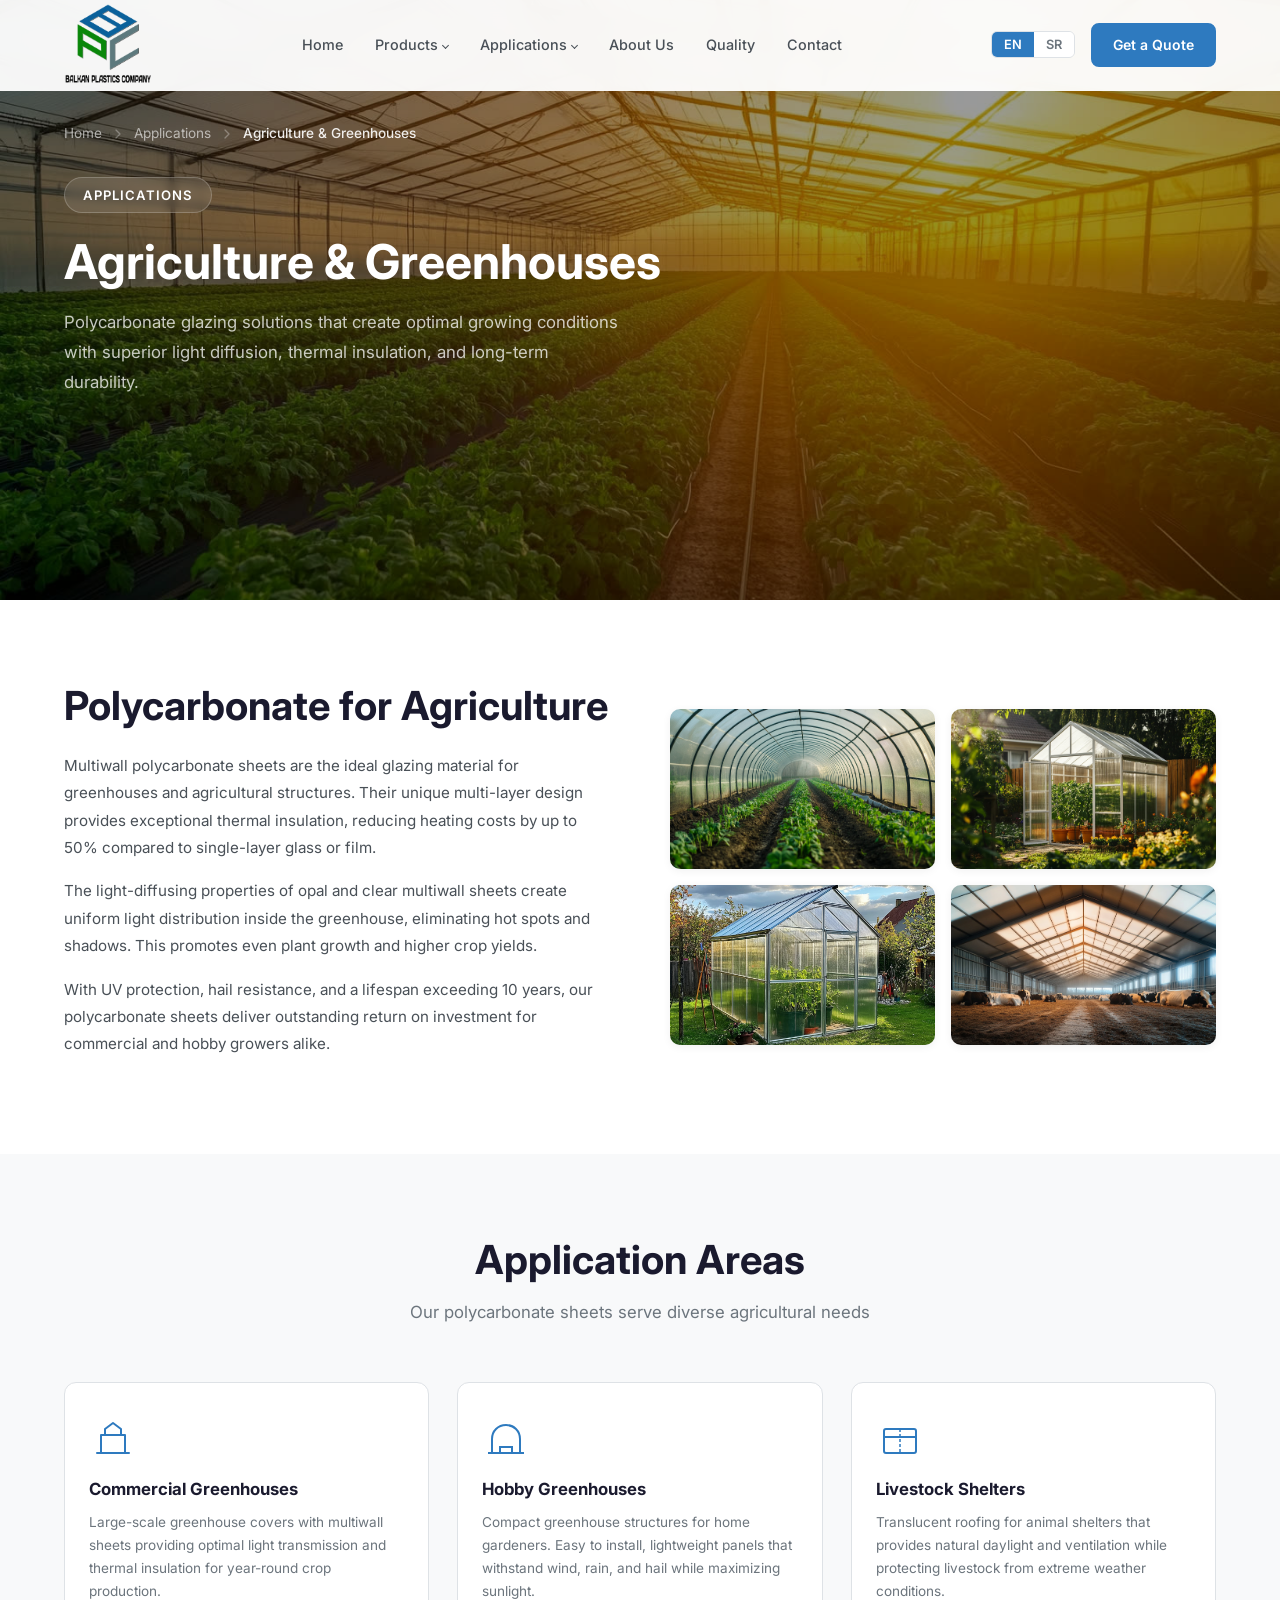
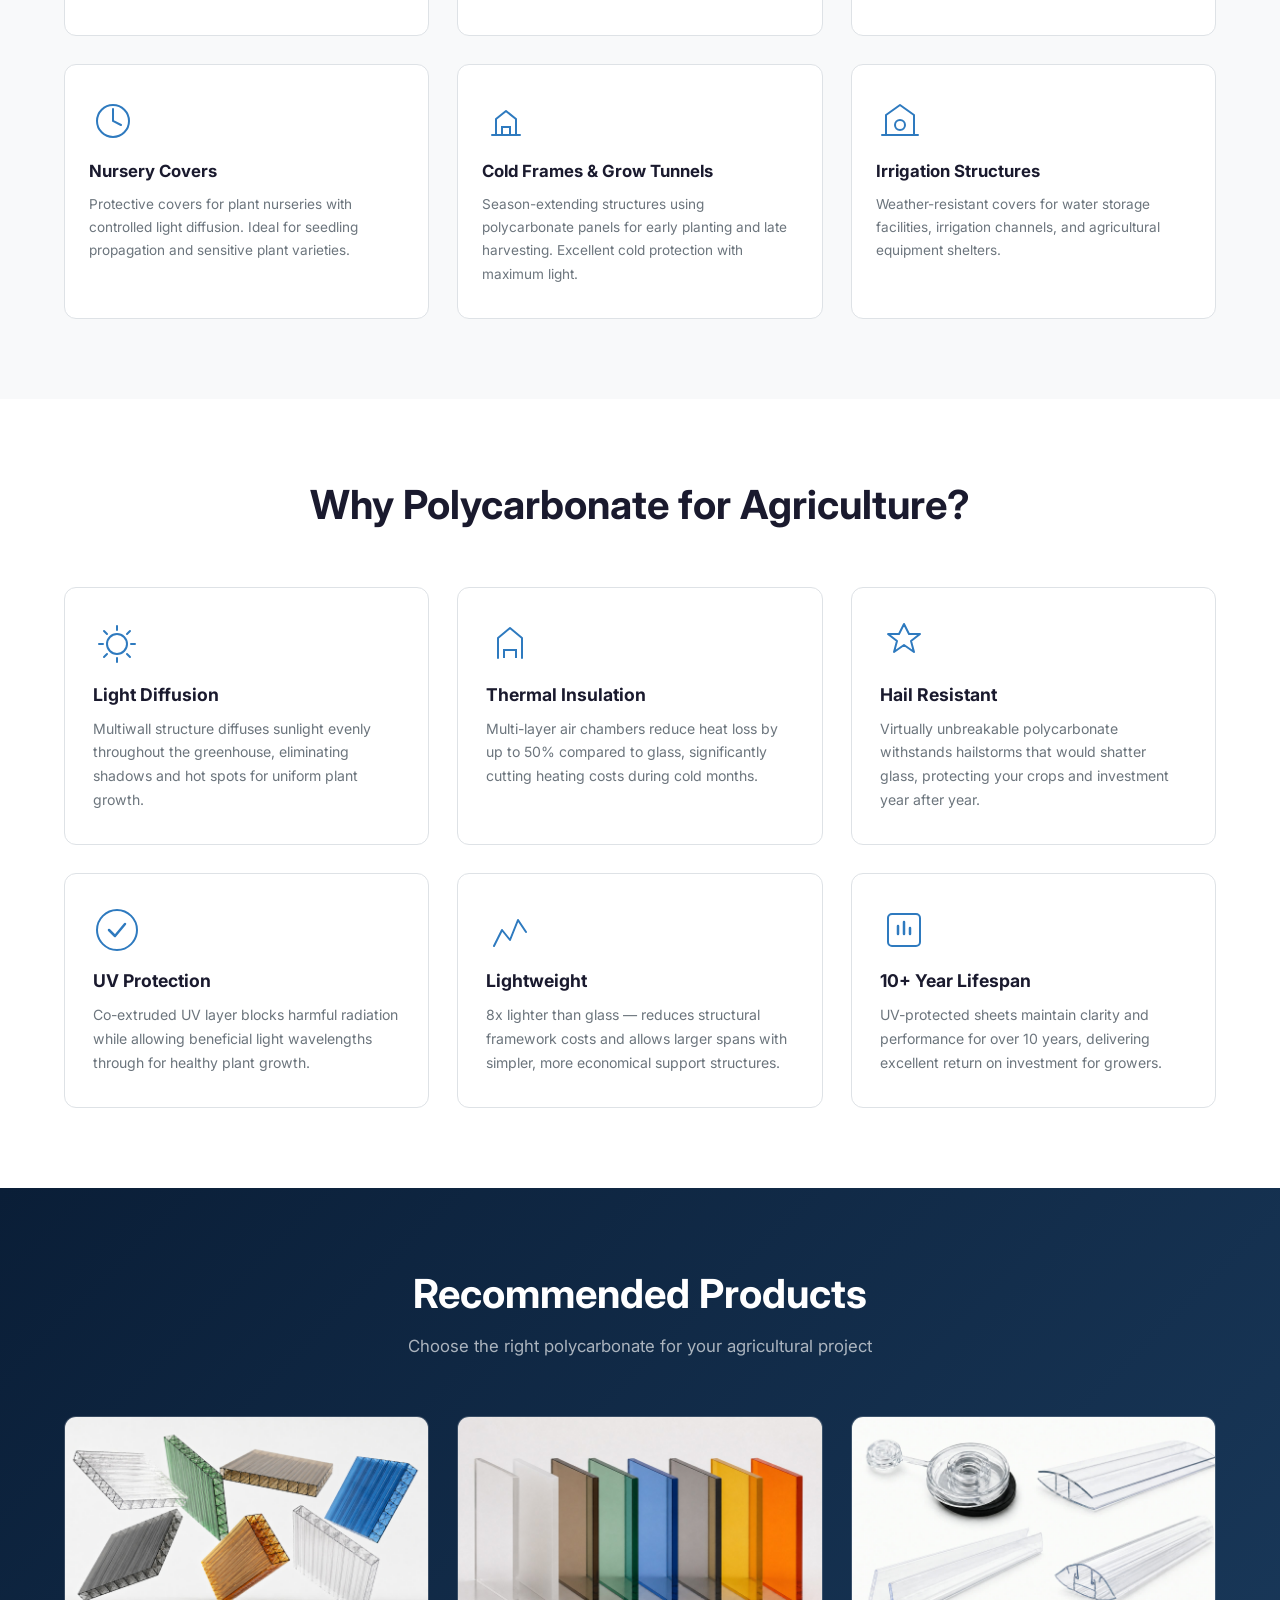
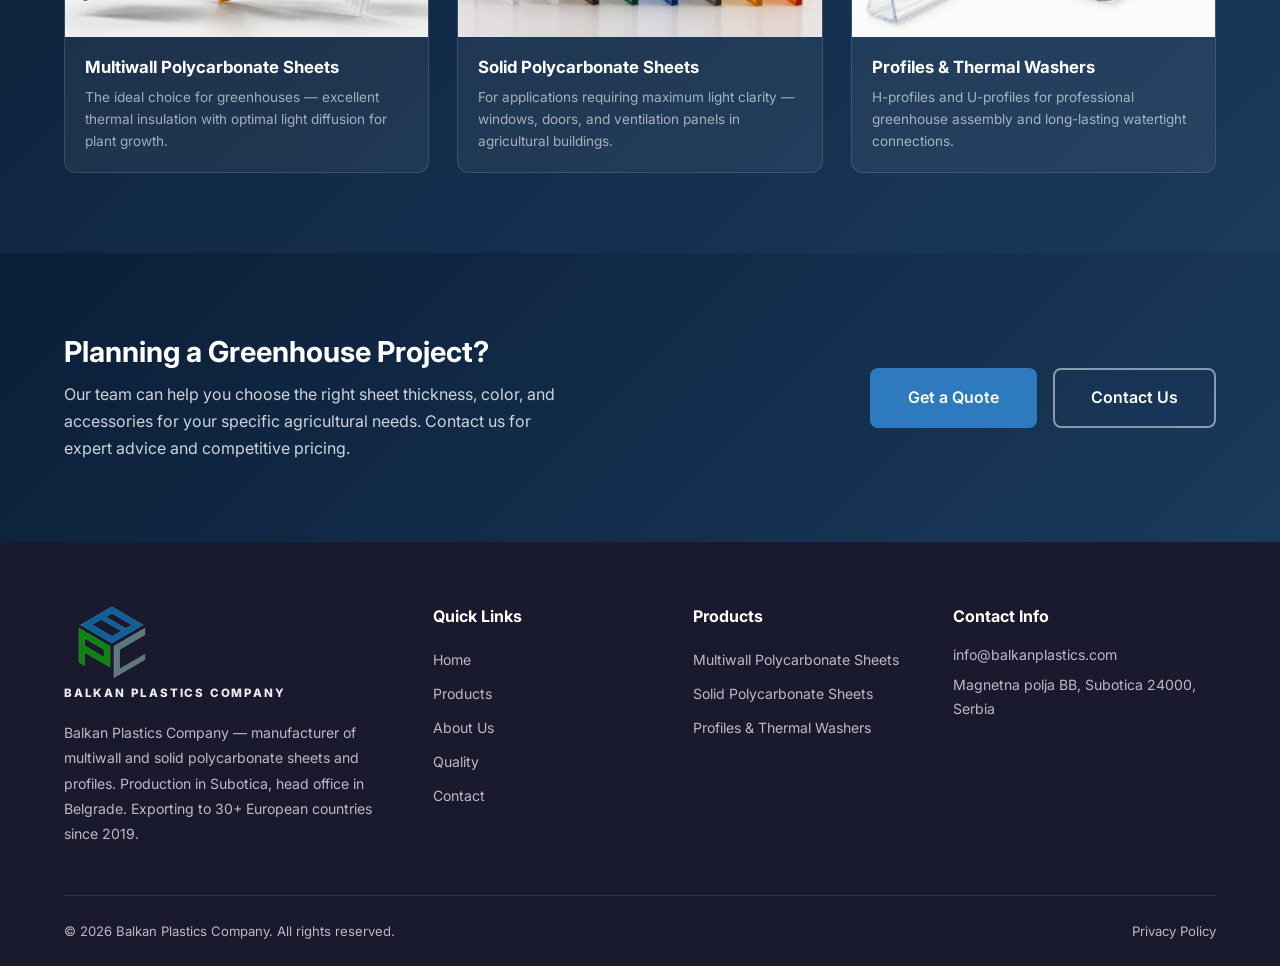
==== agriculture.html @ 28cb84a7 "Desktop: align home hero text with the centered container; logo to 110px Hero text now uses .contain" ====
<!DOCTYPE html>
<html lang="en">
<head>
  <meta charset="UTF-8">
  <meta name="referrer" content="strict-origin-when-cross-origin">

    <link rel="icon" type="image/png" sizes="32x32" href="img/favicon.png">
  <link rel="icon" type="image/png" sizes="16x16" href="img/favicon-16.png">
  <meta name="viewport" content="width=device-width, initial-scale=1.0">
  <title>Agriculture & Greenhouses - Balkan Plastics Company</title>
  <meta name="description" content="Polycarbonate solutions for agriculture and greenhouses. Superior light diffusion, thermal insulation, and durability for optimal growing conditions.">
  <link rel="stylesheet" href="css/style.css?v=71">
  <link rel="stylesheet" href="css/product.css?v=13">
  <link rel="preconnect" href="https://fonts.googleapis.com">
  <link rel="preconnect" href="https://fonts.gstatic.com" crossorigin>
  <link href="https://fonts.googleapis.com/css2?family=Inter:wght@400;500;600;700;800&display=swap" rel="stylesheet" media="print" onload="this.media='all'">
</head>
<body>

  <!-- Header -->
  <header class="header scrolled">
    <div class="container header-inner">
      <a href="index.html" class="logo">
        <img src="img/LOGO-BP.png" alt="Balkan Plastics Company" class="logo-img header-logo-img">
      </a>
      <nav class="nav-links">
        <a href="index.html" data-i18n="nav_home">Home</a>
        <div class="nav-dropdown">
          <a href="index.html#products" class="nav-dropdown-trigger"><span data-i18n="nav_products">Products</span><span class="nav-arrow"></span></a>
          <div class="nav-dropdown-menu">
            <a href="multiwall.html" data-i18n="product_multiwall_title">Multiwall Polycarbonate Sheets</a>
            <a href="solid.html" data-i18n="product_solid_title">Solid Polycarbonate Sheets</a>
            <a href="profiles.html" data-i18n="product_accessories_title">Profiles & Thermal Washers</a>
          </div>
        </div>
        <div class="nav-dropdown">
          <a href="applications.html" class="nav-dropdown-trigger"><span data-i18n="nav_applications">Applications</span><span class="nav-arrow"></span></a>
          <div class="nav-dropdown-menu">
            <a href="construction.html" data-i18n="app_construction">Construction & Architecture</a>
            <a href="agriculture.html" class="active-link" data-i18n="app_agriculture">Agriculture & Greenhouses</a>
            <a href="industrial.html" data-i18n="app_industrial">Industrial & Safety</a>
            <a href="signage.html" data-i18n="app_signage">Signage & Design</a>
          </div>
        </div>
        <a href="index.html#about" data-i18n="nav_about">About Us</a>
        <a href="index.html#quality" data-i18n="nav_quality">Quality</a>
        <a href="contact.html" data-i18n="nav_contact">Contact</a>
        <div class="mobile-nav-contact">
          <div class="mnc-item"><svg viewBox="0 0 24 24" fill="none" width="16" height="16"><path d="M21 10c0 7-9 13-9 13s-9-6-9-13a9 9 0 1118 0z" stroke="currentColor" stroke-width="2"/><circle cx="12" cy="10" r="3" stroke="currentColor" stroke-width="2"/></svg><span data-i18n="contact_address_val">Magnetna polja BB, Subotica, Serbia</span></div>
          <div class="mnc-item"><svg viewBox="0 0 24 24" fill="none" width="16" height="16"><path d="M4 4h16c1.1 0 2 .9 2 2v12c0 1.1-.9 2-2 2H4c-1.1 0-2-.9-2-2V6c0-1.1.9-2 2-2z" stroke="currentColor" stroke-width="2"/><polyline points="22,6 12,13 2,6" stroke="currentColor" stroke-width="2"/></svg><span>info&#64;balkanplastics&#46;com</span></div>
          <div class="mnc-item"><svg viewBox="0 0 24 24" fill="none" width="16" height="16"><circle cx="12" cy="12" r="10" stroke="currentColor" stroke-width="2"/><polyline points="12,6 12,12 16,14" stroke="currentColor" stroke-width="2" stroke-linecap="round"/></svg><span data-i18n="contact_hours_val">Mon - Fri: 08:00 - 16:00</span></div>
        </div>
      </nav>
      <div class="header-actions">
        <div class="lang-switcher">
          <button class="lang-btn active" data-lang="en">EN</button>
          <button class="lang-btn" data-lang="sr">SR</button>
        </div>
        <a href="contact.html" class="btn btn-primary btn-sm" data-i18n="nav_get_quote">Get a Quote</a>
        <button class="mobile-menu-toggle" aria-label="Menu" data-i18n-aria="aria_menu">
          <span></span><span></span><span></span>
        </button>
      </div>
    </div>
  </header>

  <!-- Hero Banner -->
  <section class="product-hero">
    <div class="product-hero-bg product-hero-bg-agriculture"></div>
    <div class="container product-hero-inner">
      <div class="product-breadcrumb">
        <a href="index.html" data-i18n="nav_home">Home</a>
        <svg viewBox="0 0 24 24" fill="none" width="16" height="16"><path d="M9 18l6-6-6-6" stroke="currentColor" stroke-width="2" stroke-linecap="round" stroke-linejoin="round"/></svg>
        <a href="applications.html" data-i18n="nav_applications">Applications</a>
        <svg viewBox="0 0 24 24" fill="none" width="16" height="16"><path d="M9 18l6-6-6-6" stroke="currentColor" stroke-width="2" stroke-linecap="round" stroke-linejoin="round"/></svg>
        <span data-i18n="app_agriculture">Agriculture & Greenhouses</span>
      </div>
      <div class="product-hero-content">
        <div class="product-hero-text">
          <div class="product-hero-badge" data-i18n="agr_badge">Applications</div>
          <h1 data-i18n="agr_hero_title">Agriculture & Greenhouses</h1>
          <p class="product-hero-desc" data-i18n="agr_hero_desc">Polycarbonate glazing solutions that create optimal growing conditions with superior light diffusion, thermal insulation, and long-term durability.</p>
        </div>
      </div>
    </div>
  </section>

  <!-- Intro -->
  <section class="product-section">
    <div class="container">
      <div class="product-overview-grid">
        <div class="product-overview-text animate-on-scroll">
          <h2 data-i18n="agr_intro_title">Polycarbonate for Agriculture</h2>
          <p data-i18n="agr_intro_p1">Multiwall polycarbonate sheets are the ideal glazing material for greenhouses and agricultural structures. Their unique multi-layer design provides exceptional thermal insulation, reducing heating costs by up to 50% compared to single-layer glass or film.</p>
          <p data-i18n="agr_intro_p2">The light-diffusing properties of opal and clear multiwall sheets create uniform light distribution inside the greenhouse, eliminating hot spots and shadows. This promotes even plant growth and higher crop yields.</p>
          <p data-i18n="agr_intro_p3">With UV protection, hail resistance, and a lifespan exceeding 10 years, our polycarbonate sheets deliver outstanding return on investment for commercial and hobby growers alike.</p>
        </div>
        <div class="product-overview-images overview-images-grid lightbox-on animate-on-scroll">
          <img loading="lazy" src="img/60.jpg" alt="Commercial greenhouse">
          <img loading="lazy" src="img/61.jpg?v=2" alt="Greenhouse interior">
          <img loading="lazy" src="img/62.jpg" alt="Hobby greenhouse">
          <img loading="lazy" src="img/63.jpg" alt="Multiwall colors">
        </div>
      </div>
    </div>
  </section>

  <!-- Application Areas -->
  <section class="product-section product-section-alt">
    <div class="container">
      <div class="section-header animate-on-scroll">
        <h2 data-i18n="agr_areas_title">Application Areas</h2>
        <p data-i18n="agr_areas_subtitle">Our polycarbonate sheets serve diverse agricultural needs</p>
      </div>
      <div class="app-areas-grid">
        <div class="app-area-card animate-on-scroll">
          <div class="app-area-icon">
            <svg viewBox="0 0 48 48" fill="none"><path d="M8 38h32M12 38V20h24v18M16 20V14l8-6 8 6v6" stroke="currentColor" stroke-width="2" stroke-linecap="round" stroke-linejoin="round"/></svg>
          </div>
          <h3 data-i18n="agr_area1_title">Commercial Greenhouses</h3>
          <p data-i18n="agr_area1_desc">Large-scale greenhouse covers with multiwall sheets providing optimal light transmission and thermal insulation for year-round crop production.</p>
        </div>
        <div class="app-area-card animate-on-scroll">
          <div class="app-area-icon">
            <svg viewBox="0 0 48 48" fill="none"><path d="M6 38h36" stroke="currentColor" stroke-width="2"/><path d="M10 38V24c0-8 6-14 14-14s14 6 14 14v14" stroke="currentColor" stroke-width="2"/><path d="M18 38v-6h12v6" stroke="currentColor" stroke-width="2"/></svg>
          </div>
          <h3 data-i18n="agr_area2_title">Hobby Greenhouses</h3>
          <p data-i18n="agr_area2_desc">Compact greenhouse structures for home gardeners. Easy to install, lightweight panels that withstand wind, rain, and hail while maximizing sunlight.</p>
        </div>
        <div class="app-area-card animate-on-scroll">
          <div class="app-area-icon">
            <svg viewBox="0 0 48 48" fill="none"><rect x="8" y="14" width="32" height="24" rx="2" stroke="currentColor" stroke-width="2"/><path d="M8 22h32" stroke="currentColor" stroke-width="2"/><path d="M24 14v24" stroke="currentColor" stroke-width="1.5" stroke-dasharray="3 2"/></svg>
          </div>
          <h3 data-i18n="agr_area3_title">Livestock Shelters</h3>
          <p data-i18n="agr_area3_desc">Translucent roofing for animal shelters that provides natural daylight and ventilation while protecting livestock from extreme weather conditions.</p>
        </div>
        <div class="app-area-card animate-on-scroll">
          <div class="app-area-icon">
            <svg viewBox="0 0 48 48" fill="none"><circle cx="24" cy="24" r="16" stroke="currentColor" stroke-width="2"/><path d="M24 12v12l8 4" stroke="currentColor" stroke-width="2" stroke-linecap="round"/></svg>
          </div>
          <h3 data-i18n="agr_area4_title">Nursery Covers</h3>
          <p data-i18n="agr_area4_desc">Protective covers for plant nurseries with controlled light diffusion. Ideal for seedling propagation and sensitive plant varieties.</p>
        </div>
        <div class="app-area-card animate-on-scroll">
          <div class="app-area-icon">
            <svg viewBox="0 0 48 48" fill="none"><path d="M10 38h28M14 38V22l10-8 10 8v16" stroke="currentColor" stroke-width="2" stroke-linecap="round" stroke-linejoin="round"/><path d="M20 30h8v8h-8z" stroke="currentColor" stroke-width="2"/></svg>
          </div>
          <h3 data-i18n="agr_area5_title">Cold Frames & Grow Tunnels</h3>
          <p data-i18n="agr_area5_desc">Season-extending structures using polycarbonate panels for early planting and late harvesting. Excellent cold protection with maximum light.</p>
        </div>
        <div class="app-area-card animate-on-scroll">
          <div class="app-area-icon">
            <svg viewBox="0 0 48 48" fill="none"><path d="M6 38h36M10 38V18l14-10 14 10v20" stroke="currentColor" stroke-width="2" stroke-linecap="round" stroke-linejoin="round"/><circle cx="24" cy="28" r="5" stroke="currentColor" stroke-width="2"/></svg>
          </div>
          <h3 data-i18n="agr_area6_title">Irrigation Structures</h3>
          <p data-i18n="agr_area6_desc">Weather-resistant covers for water storage facilities, irrigation channels, and agricultural equipment shelters.</p>
        </div>
      </div>
    </div>
  </section>

  <!-- Benefits -->
  <section class="product-section">
    <div class="container">
      <div class="section-header animate-on-scroll">
        <h2 data-i18n="agr_benefits_title">Why Polycarbonate for Agriculture?</h2>
      </div>
      <div class="strengths-grid">
        <div class="strength-card animate-on-scroll">
          <div class="strength-icon">
            <svg viewBox="0 0 48 48" fill="none"><circle cx="24" cy="24" r="10" stroke="currentColor" stroke-width="2"/><path d="M24 6v4M24 38v4M6 24h4M38 24h4M11 11l3 3M34 34l3 3M11 37l3-3M34 14l3-3" stroke="currentColor" stroke-width="2" stroke-linecap="round"/></svg>
          </div>
          <h3 data-i18n="agr_ben1_title">Light Diffusion</h3>
          <p data-i18n="agr_ben1_desc">Multiwall structure diffuses sunlight evenly throughout the greenhouse, eliminating shadows and hot spots for uniform plant growth.</p>
        </div>
        <div class="strength-card animate-on-scroll">
          <div class="strength-icon">
            <svg viewBox="0 0 48 48" fill="none"><path d="M12 38V18l12-10 12 10v20" stroke="currentColor" stroke-width="2" stroke-linecap="round" stroke-linejoin="round"/><path d="M18 38v-8h12v8" stroke="currentColor" stroke-width="2"/></svg>
          </div>
          <h3 data-i18n="agr_ben2_title">Thermal Insulation</h3>
          <p data-i18n="agr_ben2_desc">Multi-layer air chambers reduce heat loss by up to 50% compared to glass, significantly cutting heating costs during cold months.</p>
        </div>
        <div class="strength-card animate-on-scroll">
          <div class="strength-icon">
            <svg viewBox="0 0 48 48" fill="none"><path d="M24 4l5 10h11l-9 7 3 11-10-7-10 7 3-11-9-7h11z" stroke="currentColor" stroke-width="2" stroke-linejoin="round"/></svg>
          </div>
          <h3 data-i18n="agr_ben3_title">Hail Resistant</h3>
          <p data-i18n="agr_ben3_desc">Virtually unbreakable polycarbonate withstands hailstorms that would shatter glass, protecting your crops and investment year after year.</p>
        </div>
        <div class="strength-card animate-on-scroll">
          <div class="strength-icon">
            <svg viewBox="0 0 48 48" fill="none"><path d="M24 4C13 4 4 13 4 24s9 20 20 20 20-9 20-20S35 4 24 4z" stroke="currentColor" stroke-width="2"/><path d="M16 24l6 6 10-12" stroke="currentColor" stroke-width="2.5" stroke-linecap="round" stroke-linejoin="round"/></svg>
          </div>
          <h3 data-i18n="agr_ben4_title">UV Protection</h3>
          <p data-i18n="agr_ben4_desc">Co-extruded UV layer blocks harmful radiation while allowing beneficial light wavelengths through for healthy plant growth.</p>
        </div>
        <div class="strength-card animate-on-scroll">
          <div class="strength-icon">
            <svg viewBox="0 0 48 48" fill="none"><path d="M8 40l8-16 8 10 8-20 8 12" stroke="currentColor" stroke-width="2" stroke-linecap="round" stroke-linejoin="round"/></svg>
          </div>
          <h3 data-i18n="agr_ben5_title">Lightweight</h3>
          <p data-i18n="agr_ben5_desc">8x lighter than glass — reduces structural framework costs and allows larger spans with simpler, more economical support structures.</p>
        </div>
        <div class="strength-card animate-on-scroll">
          <div class="strength-icon">
            <svg viewBox="0 0 48 48" fill="none"><rect x="8" y="8" width="32" height="32" rx="4" stroke="currentColor" stroke-width="2"/><path d="M18 20v8M24 16v12M30 22v6" stroke="currentColor" stroke-width="2.5" stroke-linecap="round"/></svg>
          </div>
          <h3 data-i18n="agr_ben6_title">10+ Year Lifespan</h3>
          <p data-i18n="agr_ben6_desc">UV-protected sheets maintain clarity and performance for over 10 years, delivering excellent return on investment for growers.</p>
        </div>
      </div>
    </div>
  </section>

  <!-- Recommended Products -->
  <section class="product-section product-section-dark">
    <div class="container">
      <div class="section-header animate-on-scroll">
        <h2 data-i18n="agr_products_title">Recommended Products</h2>
        <p data-i18n="agr_products_subtitle">Choose the right polycarbonate for your agricultural project</p>
      </div>
      <div class="recommended-grid">
        <a href="multiwall.html" class="recommended-card animate-on-scroll">
          <div class="recommended-image">
            <img width="1500" height="900" loading="lazy" src="img/41.jpg" alt="Multiwall sheets">
          </div>
          <h3 data-i18n="product_multiwall_title">Multiwall Polycarbonate Sheets</h3>
          <p data-i18n="agr_rec1_desc">The ideal choice for greenhouses — excellent thermal insulation with optimal light diffusion for plant growth.</p>
        </a>
        <a href="solid.html" class="recommended-card animate-on-scroll">
          <div class="recommended-image">
            <img width="1500" height="900" loading="lazy" src="img/42.jpg" alt="Solid sheets">
          </div>
          <h3 data-i18n="product_solid_title">Solid Polycarbonate Sheets</h3>
          <p data-i18n="agr_rec3_desc">For applications requiring maximum light clarity — windows, doors, and ventilation panels in agricultural buildings.</p>
        </a>
        <a href="profiles.html" class="recommended-card animate-on-scroll">
          <div class="recommended-image">
            <img width="1500" height="900" loading="lazy" src="img/56.jpg" alt="Profiles & Thermal Washers">
          </div>
          <h3 data-i18n="product_accessories_title">Profiles & Thermal Washers</h3>
          <p data-i18n="agr_rec2_desc">H-profiles and U-profiles for professional greenhouse assembly and long-lasting watertight connections.</p>
        </a>
      </div>
    </div>
  </section>

  <!-- CTA -->
  <section class="product-cta">
    <div class="container">
      <div class="product-cta-inner animate-on-scroll">
        <div class="product-cta-text">
          <h2 data-i18n="agr_cta_title">Planning a Greenhouse Project?</h2>
          <p data-i18n="agr_cta_desc">Our team can help you choose the right sheet thickness, color, and accessories for your specific agricultural needs. Contact us for expert advice and competitive pricing.</p>
        </div>
        <div class="product-cta-actions">
          <a href="contact.html" class="btn btn-primary btn-lg" data-i18n="nav_get_quote">Get a Quote</a>
          <a href="contact.html" class="btn btn-outline btn-lg" data-i18n="agr_cta_contact">Contact Us</a>
        </div>
      </div>
    </div>
  </section>

  <!-- Footer -->
  <footer class="footer">
    <div class="container">
      <div class="footer-grid">
        <div class="footer-about">
          <div class="footer-logo">
            <img loading="lazy" src="img/LOGO-BP.png" alt="Balkan Plastics Company" class="logo-img footer-logo-img">
            <span class="footer-logo-text">BALKAN PLASTICS COMPANY</span>
          </div>
          <p data-i18n="footer_desc">Leading manufacturer of premium polycarbonate sheets in Serbia.</p>
        </div>
        <div class="footer-links">
          <h4 data-i18n="footer_quick_links">Quick Links</h4>
          <a href="index.html" data-i18n="nav_home">Home</a>
          <a href="index.html#products" data-i18n="footer_products">Products</a>
          <a href="index.html#about" data-i18n="nav_about">About Us</a>
          <a href="index.html#quality" data-i18n="nav_quality">Quality</a>
          <a href="contact.html" data-i18n="nav_contact">Contact</a>
        </div>
        <div class="footer-links">
          <h4 data-i18n="footer_products">Products</h4>
          <a href="multiwall.html" data-i18n="product_multiwall_title">Multiwall Sheets</a>
          <a href="solid.html" data-i18n="product_solid_title">Solid Sheets</a>
          <a href="profiles.html" data-i18n="product_accessories_title">Profiles & Thermal Washers</a>
        </div>
        <div class="footer-contact">
          <h4 data-i18n="footer_contact">Contact Info</h4>
          <p>info&#64;balkanplastics&#46;com</p>
          <p data-i18n="contact_address_val">Subotica, Serbia</p>
        </div>
      </div>
      <div class="footer-bottom">
        <p>&copy; 2026 Balkan Plastics Company. <span data-i18n="footer_rights">All rights reserved.</span></p>
        <div class="footer-bottom-links">
          <a href="privacy.html" data-i18n="footer_privacy">Privacy Policy</a>
        </div>
      </div>
    </div>
  </footer>

  <button class="scroll-top" id="scrollTop" aria-label="Scroll to top">
    <svg viewBox="0 0 24 24" fill="none"><path d="M18 15l-6-6-6 6" stroke="currentColor" stroke-width="2.5" stroke-linecap="round" stroke-linejoin="round"/></svg>
  </button>

  <script src="js/translations.js?v=58"></script>
  <script src="js/main.js?v=58"></script>
</body>
</html>
---- css/style.css ----
﻿/* ===== RESET & BASE ===== */
*, *::before, *::after {
  margin: 0;
  padding: 0;
  box-sizing: border-box;
}

:root {
  --primary: #2E7ABF;
  --primary-dark: #1D5A8E;
  --primary-light: #E8F2FC;
  --secondary: #2E8B3E;
  --accent: #F0A500;
  --dark: #1A1A2E;
  --gray-900: #212529;
  --gray-700: #495057;
  --gray-500: #6c757d;
  --gray-300: #dee2e6;
  --gray-100: #f8f9fa;
  --white: #ffffff;
  --shadow-sm: 0 2px 8px rgba(0,0,0,0.06);
  --shadow-md: 0 4px 20px rgba(0,0,0,0.1);
  --shadow-lg: 0 8px 40px rgba(0,0,0,0.12);
  --radius: 12px;
  --radius-sm: 8px;
  --transition: 0.3s ease;
}

html {
  scroll-behavior: smooth;
}

*:focus-visible {
  outline: 3px solid var(--primary);
  outline-offset: 2px;
  border-radius: 2px;
}

body {
  font-family: 'Inter', -apple-system, BlinkMacSystemFont, sans-serif;
  color: var(--gray-700);
  line-height: 1.7;
  background: var(--white);
  overflow-x: hidden;
}

.container {
  max-width: 1200px;
  margin: 0 auto;
  padding: 0 24px;
}

h1, h2, h3, h4 {
  color: var(--dark);
  line-height: 1.3;
  font-weight: 700;
}

h1 { font-size: clamp(2.2rem, 5vw, 3.5rem); }
h2 { font-size: clamp(1.8rem, 3.5vw, 2.5rem); }
h3 { font-size: 1.25rem; }
h4 { font-size: 1.05rem; }

a { text-decoration: none; color: inherit; }

img { max-width: 100%; display: block; }

/* ===== BUTTONS ===== */
.btn {
  display: inline-flex;
  align-items: center;
  justify-content: center;
  gap: 8px;
  padding: 12px 28px;
  border-radius: var(--radius-sm);
  font-weight: 600;
  font-size: 0.95rem;
  border: 2px solid transparent;
  cursor: pointer;
  transition: all var(--transition);
  font-family: inherit;
  white-space: nowrap;
}

.btn-primary {
  background: var(--primary);
  color: var(--white);
  border-color: var(--primary);
}
.btn-primary:hover {
  background: var(--primary-dark);
  border-color: var(--primary-dark);
  transform: translateY(-2px);
  box-shadow: 0 6px 20px rgba(0,87,168,0.35);
}

.btn-secondary {
  background: transparent;
  color: var(--primary);
  border-color: var(--primary);
}
.btn-secondary:hover {
  background: var(--primary);
  color: var(--white);
  transform: translateY(-2px);
}

.btn-outline {
  background: transparent;
  color: var(--white);
  border-color: rgba(255,255,255,0.6);
}
.btn-outline:hover {
  background: var(--white);
  color: var(--primary);
  border-color: var(--white);
  transform: translateY(-2px);
}

.btn-sm { padding: 8px 20px; font-size: 0.875rem; }
.btn-lg { padding: 14px 36px; font-size: 1rem; }
.btn-full { width: 100%; }

/* ===== HEADER ===== */
.header {
  position: fixed;
  top: 0;
  left: 0;
  right: 0;
  z-index: 1000;
  background: rgba(255,255,255,0.95);
  backdrop-filter: blur(12px);
  transition: background var(--transition), backdrop-filter var(--transition), border-color var(--transition), box-shadow var(--transition);
  border-bottom: 1px solid transparent;
}

.header.scrolled {
  background: rgba(255,255,255,0.98);
  border-bottom-color: var(--gray-300);
  box-shadow: var(--shadow-sm);
}

/* Home page only вЂ” transparent header so hero photo extends behind nav */
.page-home .header {
  background: transparent;
  backdrop-filter: none;
}

.page-home .header.scrolled {
  background: rgba(255,255,255,0.98);
  backdrop-filter: blur(12px);
}

.page-home .header:not(.scrolled) .nav-links > a,
.page-home .header:not(.scrolled) .nav-links > .nav-dropdown > a {
  color: #fff;
  text-shadow: 0 1px 6px rgba(0,0,0,0.55);
}
.page-home .header:not(.scrolled) .lang-btn {
  background: rgba(255,255,255,0.12);
  color: #fff;
  border: 1px solid rgba(255,255,255,0.35);
}
.page-home .header:not(.scrolled) .lang-btn.active {
  background: var(--primary);
  color: #fff;
  border-color: var(--primary);
}
.page-home .header:not(.scrolled) .lang-btn:hover:not(.active) {
  background: rgba(255,255,255,0.22);
}
.page-home .header:not(.scrolled) .header-logo-img {
  filter: drop-shadow(0 2px 10px rgba(0,0,0,0.55));
}
.page-home .header:not(.scrolled) .mobile-menu-toggle span {
  background: #fff;
}

.header-inner {
  display: flex;
  align-items: center;
  justify-content: space-between;
  height: 90px;
}

.page-home .header-inner {
  max-width: none;
  margin: 0;
  padding-left: 110px;
}

.logo {
  display: flex;
  align-items: center;
  gap: 10px;
  position: relative;
}

.logo-img {
  object-fit: contain;
}

.header-logo-img {
  height: 90px;
  width: auto;
  padding: 4px 0;
  transition: opacity var(--transition);
}

.header-logo-light {
  position: absolute;
  top: 0;
  left: 0;
  opacity: 1;
}

.header-logo-dark {
  opacity: 0;
}

.header.scrolled .header-logo-light { opacity: 0; }
.header.scrolled .header-logo-dark { opacity: 1; }

.footer-logo {
  margin-bottom: 16px;
  text-align: left;
}

.footer-logo-img {
  height: 90px;
  width: auto;
  clip-path: inset(0 0 20% 0);
  margin-bottom: -12px;
}

.footer-logo-text {
  display: block;
  font-size: 0.72rem;
  font-weight: 800;
  color: rgba(255,255,255,0.92);
  letter-spacing: 1.8px;
}


.nav-links {
  display: flex;
  align-items: center;
  gap: 32px;
}

.nav-links a {
  font-size: 0.9rem;
  font-weight: 500;
  color: var(--gray-700);
  transition: color var(--transition);
  position: relative;
}

.nav-links > a::after {
  content: '';
  position: absolute;
  bottom: -4px;
  left: 0;
  width: 0;
  height: 2px;
  background: var(--primary);
  transition: width var(--transition);
}

.nav-links a:hover { color: var(--primary); }
.nav-links > a:hover::after { width: 100%; }

/* Dropdown navigation */
.nav-dropdown {
  position: relative;
}

.nav-dropdown-trigger {
  cursor: pointer;
  position: relative;
}

.nav-dropdown-trigger .nav-arrow {
  display: inline-block;
  width: 5px;
  height: 5px;
  border-right: 1.5px solid currentColor;
  border-bottom: 1.5px solid currentColor;
  transform: rotate(45deg);
  margin-left: 5px;
  margin-bottom: 2px;
  transition: transform var(--transition);
}

.nav-dropdown:hover .nav-arrow {
  transform: rotate(-135deg);
}

.nav-dropdown-menu {
  position: absolute;
  top: 100%;
  left: -16px;
  min-width: 260px;
  background: rgba(255,255,255,0.97);
  backdrop-filter: blur(12px);
  border-radius: var(--radius-sm);
  box-shadow: var(--shadow-lg);
  border: 1px solid var(--gray-300);
  padding: 8px 0;
  opacity: 0;
  visibility: hidden;
  transform: translateY(8px);
  transition: all 0.25s ease;
  z-index: 100;
  margin-top: 12px;
}

.nav-dropdown:hover .nav-dropdown-menu {
  opacity: 1;
  visibility: visible;
  transform: translateY(0);
}

.nav-dropdown-menu::before {
  content: '';
  position: absolute;
  top: -12px;
  left: 0;
  right: 0;
  height: 12px;
}

.nav-dropdown-menu a {
  display: block;
  padding: 10px 20px;
  font-size: 0.88rem;
  font-weight: 400;
  color: var(--gray-700);
  transition: all var(--transition);
  white-space: nowrap;
}

.nav-dropdown-menu a::after {
  display: none;
}

.nav-dropdown-menu a:hover {
  background: var(--primary-light);
  color: var(--primary);
  padding-left: 24px;
}

.header-actions {
  display: flex;
  align-items: center;
  gap: 16px;
}

.lang-switcher {
  display: flex;
  border: 1px solid var(--gray-300);
  border-radius: 6px;
  overflow: hidden;
}

.lang-btn {
  padding: 5px 12px;
  font-size: 0.8rem;
  font-weight: 600;
  border: none;
  background: var(--white);
  color: var(--gray-500);
  cursor: pointer;
  transition: all var(--transition);
  font-family: inherit;
}

.lang-btn.active {
  background: var(--primary);
  color: var(--white);
}

.lang-btn:hover:not(.active) {
  background: var(--gray-100);
}

/* Mobile menu toggle */
.mobile-nav-contact {
  display: none;
}

.mobile-menu-toggle {
  display: none;
  flex-direction: column;
  gap: 5px;
  background: none;
  border: none;
  cursor: pointer;
  padding: 4px;
}

.mobile-menu-toggle span {
  display: block;
  width: 24px;
  height: 2px;
  background: var(--dark);
  transition: all var(--transition);
  border-radius: 2px;
}

.mobile-menu-toggle.active span,
.mobile-menu-toggle.active span:nth-child(1),
.mobile-menu-toggle.active span:nth-child(2),
.mobile-menu-toggle.active span:nth-child(3) { background: #ffffff !important; }
.mobile-menu-toggle.active span:nth-child(1) { transform: rotate(45deg) translate(5px, 5px); }
.mobile-menu-toggle.active span:nth-child(2) { opacity: 0; }
.mobile-menu-toggle.active span:nth-child(3) { transform: rotate(-45deg) translate(5px, -5px); }

/* ===== HERO ===== */
.hero {
  position: relative;
  min-height: 100vh;
  display: flex;
  align-items: center;
  overflow: hidden;
  background: url('../img/hero-2.jpg') center center / cover no-repeat;
}

.hero::before {
  content: '';
  position: absolute;
  top: 0;
  left: 0;
  right: 0;
  height: 220px;
  background: linear-gradient(180deg, rgba(0,0,0,0.55), transparent);
  z-index: 1;
  pointer-events: none;
}

.hero-bg {
  position: absolute;
  inset: 0;
  overflow: hidden;
  background: transparent;
  z-index: 0;
}

.hero-slide {
  position: absolute;
  inset: 0;
  pointer-events: none;
  animation: heroSlideZoom 13.5s infinite linear;
}

.hero-slide:nth-child(1) { animation-delay: -0.775s; }
.hero-slide:nth-child(2) { animation-delay: 3.725s; }
.hero-slide:nth-child(3) { animation-delay: 8.225s; }

.hero-strip {
  position: absolute;
  top: 0;
  left: 0;
  width: 100%;
  height: 100%;
  background-size: cover;
  background-position: center;
  background-repeat: no-repeat;
  opacity: 0;
  will-change: opacity, transform;
}

.hero-slide-a .hero-strip { background-image: url('../img/hero-2.jpg'); }
.hero-slide-b .hero-strip { background-image: url('../img/hero-3.jpg'); }
.hero-slide-d .hero-strip { background-image: url('../img/hero-5.jpg'); }

@media (max-width: 768px) {
  .hero {
    background-image: url('../img/hero-2-m.jpg');
    min-height: 100vh;
  }
  .hero::before { height: 120px; }
  .hero-content {
    padding-top: 60px;
    padding-bottom: 60px;
  }
  .hero-slide-a .hero-strip { background-image: url('../img/hero-2-m.jpg'); }
  .hero-slide-b .hero-strip { background-image: url('../img/hero-3-m.jpg?v=2'); }
  .hero-slide-d .hero-strip { background-image: url('../img/hero-5-m.jpg'); }
}

.hero-strip:nth-child(1) {
  clip-path: inset(0 75% 0 0);
  animation: heroStripDown 13.5s infinite cubic-bezier(0.65, 0, 0.35, 1);
}
.hero-strip:nth-child(2) {
  clip-path: inset(0 50% 0 25%);
  animation: heroStripUp 13.5s infinite cubic-bezier(0.65, 0, 0.35, 1);
}
.hero-strip:nth-child(3) {
  clip-path: inset(0 25% 0 50%);
  animation: heroStripDown 13.5s infinite cubic-bezier(0.65, 0, 0.35, 1);
}
.hero-strip:nth-child(4) {
  clip-path: inset(0 0 0 75%);
  animation: heroStripUp 13.5s infinite cubic-bezier(0.65, 0, 0.35, 1);
}

.hero-slide:nth-child(1) .hero-strip:nth-child(1) { animation-delay: -1.00s; }
.hero-slide:nth-child(1) .hero-strip:nth-child(2) { animation-delay: -0.85s; }
.hero-slide:nth-child(1) .hero-strip:nth-child(3) { animation-delay: -0.70s; }
.hero-slide:nth-child(1) .hero-strip:nth-child(4) { animation-delay: -0.55s; }

.hero-slide:nth-child(2) .hero-strip:nth-child(1) { animation-delay: 3.50s; }
.hero-slide:nth-child(2) .hero-strip:nth-child(2) { animation-delay: 3.65s; }
.hero-slide:nth-child(2) .hero-strip:nth-child(3) { animation-delay: 3.80s; }
.hero-slide:nth-child(2) .hero-strip:nth-child(4) { animation-delay: 3.95s; }

.hero-slide:nth-child(3) .hero-strip:nth-child(1) { animation-delay: 8.00s; }
.hero-slide:nth-child(3) .hero-strip:nth-child(2) { animation-delay: 8.15s; }
.hero-slide:nth-child(3) .hero-strip:nth-child(3) { animation-delay: 8.30s; }
.hero-slide:nth-child(3) .hero-strip:nth-child(4) { animation-delay: 8.45s; }

@keyframes heroStripDown {
  0%     { opacity: 0; transform: translateY(40px); }
  3.7%   { opacity: 1; transform: translateY(0); }
  33.33% { opacity: 1; transform: translateY(0); }
  37.04% { opacity: 0; transform: translateY(40px); }
  100%   { opacity: 0; transform: translateY(40px); }
}

@keyframes heroStripUp {
  0%     { opacity: 0; transform: translateY(-40px); }
  3.7%   { opacity: 1; transform: translateY(0); }
  33.33% { opacity: 1; transform: translateY(0); }
  37.04% { opacity: 0; transform: translateY(-40px); }
  100%   { opacity: 0; transform: translateY(-40px); }
}

@keyframes heroSlideZoom {
  0%     { transform: scale(1); }
  3.7%   { transform: scale(1); }
  33.33% { transform: scale(1.04); }
  37.04% { transform: scale(1.04); }
  100%   { transform: scale(1); }
}

/* Slide indicator dots */
.hero-dots {
  position: absolute;
  bottom: 32px;
  left: 50%;
  transform: translateX(-50%);
  display: flex;
  gap: 12px;
  z-index: 3;
  pointer-events: none;
}

.hero-dot {
  width: 10px;
  height: 10px;
  border-radius: 50%;
  background: rgba(255, 255, 255, 0.12);
  border: 1px solid rgba(255, 255, 255, 0.28);
  animation: heroDotActive 13.5s infinite linear;
  will-change: background, transform;
}

.hero-dot:nth-child(1) { animation-delay: -0.775s; }
.hero-dot:nth-child(2) { animation-delay: 3.725s; }
.hero-dot:nth-child(3) { animation-delay: 8.225s; }

@keyframes heroDotActive {
  0%     { background: rgba(255, 255, 255, 0.12); transform: scale(1); }
  3.7%   { background: rgba(255, 255, 255, 0.5);  transform: scale(1.25); }
  33.33% { background: rgba(255, 255, 255, 0.5);  transform: scale(1.25); }
  37.04% { background: rgba(255, 255, 255, 0.12); transform: scale(1); }
  100%   { background: rgba(255, 255, 255, 0.12); transform: scale(1); }
}

@media (prefers-reduced-motion: reduce) {
  .hero-dot { animation: none; }
}

@media (prefers-reduced-motion: reduce) {
  .hero-strip { animation: none; opacity: 0; transform: none; }
  .hero-slide:nth-child(1) .hero-strip { opacity: 1; }
}

.hero-pattern {
  display: none;
}

.hero-content {
  position: relative;
  z-index: 2;
  display: flex;
  flex-direction: column;
  align-items: flex-start;
  text-align: left;
  padding-top: 120px;
  padding-bottom: 120px;
}

.hero-text {
  color: var(--white);
  max-width: 600px;
}

.hero-badge {
  display: inline-block;
  padding: 6px 16px;
  background: rgba(255,255,255,0.15);
  border: 1px solid rgba(255,255,255,0.2);
  border-radius: 50px;
  font-size: 0.85rem;
  font-weight: 500;
  margin-bottom: 20px;
  backdrop-filter: blur(4px);
}

.hero-text h1 {
  color: var(--white);
  margin-bottom: 12px;
}

.hero-subtitle {
  font-size: 1.2rem;
  color: rgba(255,255,255,0.85);
  font-weight: 500;
  margin-bottom: 16px;
}

.hero-desc {
  font-size: 1.05rem;
  color: rgba(255,255,255,0.7);
  margin-bottom: 32px;
  max-width: 550px;
  line-height: 1.8;
}

.hero-buttons {
  display: flex;
  gap: 16px;
  flex-wrap: wrap;
}

.hero-buttons .btn {
  min-width: 200px;
  text-align: center;
}

/* ===== STATS ===== */
.stats {
  padding: 60px 0;
  background: var(--white);
}

.stats-grid {
  display: grid;
  grid-template-columns: repeat(4, 1fr);
  gap: 32px;
}

.stat-item {
  text-align: center;
  padding: 24px;
}

.stat-number {
  display: block;
  font-size: 2.8rem;
  font-weight: 800;
  color: var(--primary);
  line-height: 1;
  margin-bottom: 8px;
}

.stat-number::after {
  content: '+';
  font-size: 1.8rem;
}

.stat-label {
  font-size: 0.9rem;
  color: var(--gray-500);
  font-weight: 500;
}

/* ===== SECTIONS ===== */
.section-header {
  text-align: center;
  margin-bottom: 56px;
}

.section-header h2 {
  margin-bottom: 12px;
}

.section-header p {
  max-width: 600px;
  margin: 0 auto;
  color: var(--gray-500);
  font-size: 1.05rem;
}

/* ===== PRODUCTS ===== */
.products {
  padding: 100px 0;
  background: var(--gray-100);
}

.products-grid {
  display: grid;
  grid-template-columns: repeat(3, 1fr);
  gap: 32px;
}

.product-card {
  background: var(--white);
  border-radius: var(--radius);
  overflow: hidden;
  box-shadow: var(--shadow-sm);
  transition: transform 0.4s ease, box-shadow 0.4s ease, border-color 0.4s ease;
  border: 1px solid var(--gray-300);
  display: block;
  color: inherit;
  text-decoration: none;
}

.product-card:hover,
.product-card.animate-on-scroll.animate-in:hover {
  transform: translateY(-6px);
  box-shadow: 0 12px 40px rgba(0,0,0,0.15);
  border-color: var(--primary);
  cursor: pointer;
}

.product-image {
  height: 220px;
  display: flex;
  align-items: center;
  justify-content: center;
  position: relative;
  overflow: hidden;
}

.product-img-multiwall {
  background: url('../img/41.jpg') center center / cover no-repeat;
}

.product-img-solid {
  background: url('../img/42.jpg?v=3') center center / cover no-repeat;
}

.product-img-accessories {
  background: url('../img/56.jpg?v=8') center center / cover no-repeat;
}

.product-icon {
  display: none;
}

.product-content {
  padding: 28px;
}

.product-content h3 {
  margin-bottom: 12px;
  font-size: 1.15rem;
}

.product-content > p {
  color: var(--gray-500);
  font-size: 0.9rem;
  margin-bottom: 20px;
  line-height: 1.7;
}

.product-features {
  list-style: none;
  margin-bottom: 24px;
}

.product-features li {
  padding: 6px 0 6px 24px;
  position: relative;
  font-size: 0.88rem;
  color: var(--gray-700);
}

.product-features li::before {
  content: '';
  position: absolute;
  left: 0;
  top: 12px;
  width: 8px;
  height: 8px;
  border-radius: 50%;
  background: var(--primary);
  opacity: 0.5;
}

/* ===== APPLICATIONS ===== */
.applications {
  padding: 100px 0;
  background: var(--white);
}

.apps-grid {
  display: grid;
  grid-template-columns: repeat(4, 1fr);
  gap: 28px;
}

.app-card {
  text-align: center;
  padding: 36px 24px;
  border-radius: var(--radius);
  border: 1px solid var(--gray-300);
  transition: all 0.4s ease;
  background: var(--white);
  display: block;
  color: inherit;
  text-decoration: none;
}

.app-card:hover,
.app-card.animate-on-scroll.animate-in:hover {
  border-color: var(--primary);
  box-shadow: var(--shadow-md);
  transform: translateY(-4px);
}

.app-icon {
  width: 48px;
  height: 48px;
  color: var(--primary);
  margin: 0 auto 20px;
}

.app-card h3 {
  font-size: 1.05rem;
  margin-bottom: 8px;
}

.app-card p {
  font-size: 0.88rem;
  color: var(--gray-500);
  line-height: 1.6;
}

/* ===== ABOUT ===== */
.about {
  padding: 100px 0;
  background: var(--gray-100);
  position: relative;
}

.about-grid {
  display: grid;
  grid-template-columns: 1fr 1fr;
  gap: 60px;
  align-items: start;
}

.about-text h2 {
  margin-bottom: 8px;
}

.about-text p {
  margin-bottom: 16px;
  font-size: 0.95rem;
}

.about-features {
  display: flex;
  flex-direction: column;
  gap: 28px;
}

.about-feature {
  display: flex;
  gap: 16px;
  align-items: flex-start;
  padding: 24px;
  background: var(--white);
  border-radius: var(--radius-sm);
  box-shadow: var(--shadow-sm);
  transition: all var(--transition);
}

.about-feature:hover {
  box-shadow: var(--shadow-md);
  transform: translateX(4px);
}

.about-feature-icon {
  width: 40px;
  height: 40px;
  min-width: 40px;
  color: var(--primary);
}

.about-feature h4 {
  margin-bottom: 4px;
}

.about-feature p {
  font-size: 0.88rem;
  color: var(--gray-500);
  margin-bottom: 0;
}

/* ===== QUALITY ===== */
.quality {
  padding: 100px 0;
  background: linear-gradient(rgba(10,30,55,0.85), rgba(15,42,64,0.9)), url('../img/16.jpg') center center / cover no-repeat;
  color: var(--white);
}

.quality .section-header h2 { color: var(--white); }
.quality .section-header p { color: rgba(255,255,255,0.7); }

.quality-grid {
  display: grid;
  grid-template-columns: repeat(4, 1fr);
  gap: 28px;
}

.quality-card {
  text-align: center;
  padding: 40px 24px;
  border-radius: var(--radius);
  background: rgba(255,255,255,0.06);
  border: 1px solid rgba(255,255,255,0.1);
  transition: all 0.4s ease;
}

.quality-card:hover,
.quality-card.animate-on-scroll.animate-in:hover {
  background: rgba(255,255,255,0.12);
  transform: translateY(-4px);
  box-shadow: 0 12px 40px rgba(0,0,0,0.3);
}

.quality-badge {
  width: 60px;
  height: 60px;
  margin: 0 auto 20px;
  color: var(--accent);
}

.quality-card h3 {
  color: var(--white);
  font-size: 1.1rem;
  margin-bottom: 6px;
}

.quality-card p {
  font-size: 0.88rem;
  color: rgba(255,255,255,0.78);
}

/* ===== CONTACT FORM ===== */
.contact-info {
  display: flex;
  flex-direction: column;
  gap: 28px;
}

.contact-form {
  display: flex;
  flex-direction: column;
  gap: 16px;
}

.form-group input,
.form-group textarea {
  width: 100%;
  padding: 14px 18px;
  border: 1px solid var(--gray-300);
  border-radius: var(--radius-sm);
  font-size: 0.95rem;
  font-family: inherit;
  color: var(--gray-900);
  background: var(--white);
  transition: all var(--transition);
  outline: none;
}

.form-group input:focus,
.form-group textarea:focus {
  border-color: var(--primary);
  box-shadow: 0 0 0 3px rgba(0,87,168,0.1);
}

.form-group textarea { resize: vertical; }

/* ===== FOOTER ===== */
.footer {
  background: var(--dark);
  color: rgba(255,255,255,0.7);
  padding: 64px 0 0;
}

.footer-grid {
  display: grid;
  grid-template-columns: 1.5fr 1fr 1fr 1.2fr;
  gap: 40px;
  padding-bottom: 48px;
  border-bottom: 1px solid rgba(255,255,255,0.1);
}



.footer-about p {
  font-size: 0.88rem;
  line-height: 1.8;
}

.footer-links h4,
.footer-contact h4 {
  color: var(--white);
  margin-bottom: 16px;
  font-size: 1rem;
}

.footer-links a {
  display: block;
  font-size: 0.88rem;
  padding: 5px 0;
  transition: color var(--transition);
}

.footer-links a:hover { color: var(--white); }

.footer-contact p {
  font-size: 0.88rem;
  margin-bottom: 6px;
}

.footer-bottom {
  display: flex;
  justify-content: space-between;
  align-items: center;
  padding: 24px 0;
  font-size: 0.82rem;
}

.footer-bottom-links {
  display: flex;
  gap: 24px;
}

.footer-bottom-links a {
  transition: color var(--transition);
}

.footer-bottom-links a:hover { color: var(--white); }

/* ===== ANIMATIONS ===== */
.animate-on-scroll {
  opacity: 0;
  transform: translateY(30px);
  transition: opacity 0.6s ease, transform 0.6s ease;
}

.animate-on-scroll.animate-in {
  opacity: 1;
  transform: translateY(0);
}

/* Stagger animations for grid items */
.products-grid .animate-on-scroll:nth-child(2) { transition-delay: 0.15s; }
.products-grid .animate-on-scroll:nth-child(3) { transition-delay: 0.3s; }

.apps-grid .animate-on-scroll:nth-child(2) { transition-delay: 0.1s; }
.apps-grid .animate-on-scroll:nth-child(3) { transition-delay: 0.2s; }
.apps-grid .animate-on-scroll:nth-child(4) { transition-delay: 0.3s; }

.quality-grid .animate-on-scroll:nth-child(2) { transition-delay: 0.1s; }
.quality-grid .animate-on-scroll:nth-child(3) { transition-delay: 0.2s; }
.quality-grid .animate-on-scroll:nth-child(4) { transition-delay: 0.3s; }

.stats-grid .animate-on-scroll:nth-child(2) { transition-delay: 0.1s; }
.stats-grid .animate-on-scroll:nth-child(3) { transition-delay: 0.2s; }
.stats-grid .animate-on-scroll:nth-child(4) { transition-delay: 0.3s; }

/* ===== SCROLL TO TOP ===== */
.scroll-top {
  position: fixed;
  bottom: 32px;
  right: 32px;
  width: 48px;
  height: 48px;
  border-radius: 50%;
  background: var(--primary);
  color: var(--white);
  border: none;
  cursor: pointer;
  display: flex;
  align-items: center;
  justify-content: center;
  box-shadow: 0 4px 16px rgba(0,0,0,0.2);
  opacity: 0;
  visibility: hidden;
  transform: translateY(20px);
  transition: all 0.3s ease;
  z-index: 999;
}

.scroll-top.visible {
  opacity: 1;
  visibility: visible;
  transform: translateY(0);
}

.scroll-top:hover {
  background: var(--primary-dark);
  transform: translateY(-3px);
  box-shadow: 0 6px 24px rgba(0,0,0,0.3);
}

.scroll-top svg {
  width: 24px;
  height: 24px;
}

/* ===== RESPONSIVE ===== */
@media (max-width: 1024px) {
  .hero-content {
    grid-template-columns: 1fr;
    text-align: left;
    margin-left: 0;
    max-width: 100%;
    align-items: flex-start;
    padding-left: 20px;
  }

  .page-home .header-inner { padding-left: 32px; }

  .hero-desc { margin: 0 0 32px; }
  .hero-buttons { justify-content: flex-start; }

  .hero-visual {
    display: flex;
    justify-content: center;
  }

  .hero-card-1, .hero-card-2 { transform: none; }
  .hero-card-1:hover { transform: translateY(-8px); }
  .hero-card-2:hover { transform: translateY(-8px); }

  .products-grid { grid-template-columns: 1fr; max-width: 500px; margin: 0 auto; }

  .apps-grid { grid-template-columns: repeat(2, 1fr); }

  .about-grid { grid-template-columns: 1fr; }

  .quality-grid { grid-template-columns: repeat(2, 1fr); }

  .contact-grid { grid-template-columns: 1fr; }

  .footer-grid { grid-template-columns: repeat(2, 1fr); }

  .nav-links {
    display: flex;
    position: fixed;
    top: 0;
    right: -320px;
    width: 320px;
    height: 100vh;
    background: linear-gradient(135deg, #0a1e37 0%, #1a3a5c 100%);
    flex-direction: column;
    padding: 100px 20px 32px;
    gap: 0;
    box-shadow: -4px 0 30px rgba(0,0,0,0.15);
    overflow-y: auto;
    z-index: 9998;
    transition: right 0.35s ease;
  }

  .nav-links.active { right: 0; }

  .nav-links > a,
  .nav-links .nav-dropdown {
    padding: 0;
    width: 100%;
  }

  .nav-links > a {
    padding: 14px 0;
    border-bottom: 1px solid rgba(255,255,255,0.1);
    color: rgba(255,255,255,0.9) !important;
    font-size: 0.9rem;
    font-weight: 500;
    display: flex;
    align-items: center;
    justify-content: space-between;
  }

  .nav-links > a::after { display: none; }

  .nav-links > a:hover {
    color: var(--white) !important;
  }

  /* Mobile dropdown */
  .nav-dropdown-trigger {
    display: flex !important;
    align-items: center;
    justify-content: space-between;
    padding: 14px 0;
    border-bottom: 1px solid rgba(255,255,255,0.1);
    color: rgba(255,255,255,0.9) !important;
    font-size: 0.9rem;
    font-weight: 500;
  }

  .nav-dropdown-trigger .nav-arrow {
    border-color: rgba(255,255,255,0.5) !important;
    transition: transform 0.3s ease;
  }

  .nav-dropdown.open .nav-dropdown-trigger .nav-arrow {
    transform: rotate(-135deg);
  }

  .nav-dropdown-menu {
    position: static;
    opacity: 1;
    visibility: visible;
    transform: none;
    box-shadow: none;
    border: none;
    background: rgba(255,255,255,0.08);
    border-radius: 8px;
    margin: 0 0 8px;
    padding: 0;
    min-width: auto;
    max-height: 0;
    overflow: hidden;
    display: block;
    transition: max-height 0.35s ease;
  }

  .nav-dropdown.open .nav-dropdown-menu {
    max-height: 400px;
  }

  .nav-dropdown-menu a {
    padding: 11px 16px 11px 20px;
    font-size: 0.78rem;
    border-bottom: 1px solid rgba(255,255,255,0.06);
    color: rgba(255,255,255,0.7) !important;
    display: flex;
    align-items: center;
    justify-content: space-between;
  }

  .nav-dropdown-menu a:last-child {
    border-bottom: none;
  }

  .nav-dropdown-menu a:hover {
    background: rgba(255,255,255,0.1);
    color: var(--white) !important;
  }

  .nav-dropdown-menu a::after {
    content: '';
    width: 5px;
    height: 5px;
    border-right: 1.5px solid rgba(255,255,255,0.4);
    border-bottom: 1.5px solid rgba(255,255,255,0.4);
    transform: rotate(-45deg);
    flex-shrink: 0;
    display: block !important;
  }

  /* Overlay behind menu */
  .nav-links::before {
    content: '';
    position: fixed;
    top: 0;
    left: -100vw;
    width: 100vw;
    height: 100vh;
    background: rgba(0,0,0,0.5);
    z-index: -1;
    opacity: 0;
    transition: opacity 0.35s ease;
  }

  .nav-links.active::before {
    opacity: 1;
  }

  .mobile-nav-contact {
    display: flex;
    flex-direction: column;
    gap: 12px;
    margin-top: 24px;
    padding-top: 24px;
  }

  .mnc-item {
    display: flex;
    align-items: center;
    gap: 10px;
    color: rgba(255,255,255,0.5);
    font-size: 0.78rem;
  }

  .mnc-item svg {
    color: rgba(255,255,255,0.35);
    flex-shrink: 0;
  }

  .mobile-menu-toggle { display: flex; z-index: 9999; }
  .mobile-menu-toggle.active span { background: #ffffff !important; }

  .header-actions .btn { display: none; }

  .stats-grid { grid-template-columns: repeat(2, 1fr); }

  .apps-grid { grid-template-columns: 1fr; }

  .quality-grid { grid-template-columns: 1fr; }

  .footer-grid { grid-template-columns: 1fr; }

  .footer-bottom {
    flex-direction: column;
    gap: 12px;
    text-align: center;
  }

  .hero-visual {
    flex-direction: row;
    flex-wrap: wrap;
    gap: 12px;
    justify-content: center;
  }

  .hero-card {
    padding: 20px 16px;
  }

  .hero-card-1, .hero-card-2, .hero-card-3 {
    transform: none;
  }
  .hero-card-1:hover, .hero-card-2:hover, .hero-card-3:hover {
    transform: translateY(-4px);
  }
}

@media (max-width: 480px) {
  .stats-grid { grid-template-columns: 1fr; }

  .hero-buttons { flex-direction: column; }
  .hero-buttons .btn { width: 220px; text-align: center; }

  .btn-lg { padding: 10px 24px; font-size: 0.9rem; }
  .btn-full { width: auto; }
}

/* ===== LIGHTBOX ===== */
.lightbox {
  position: fixed;
  inset: 0;
  background: rgba(0,0,0,0.92);
  z-index: 9999;
  display: flex;
  align-items: center;
  justify-content: center;
  cursor: zoom-out;
  opacity: 0;
  pointer-events: none;
  transition: opacity 0.25s ease;
}
.lightbox.active {
  opacity: 1;
  pointer-events: auto;
}
.lightbox img {
  max-width: 92vw;
  max-height: 92vh;
  width: auto;
  height: auto;
  object-fit: contain;
  border-radius: 6px;
  box-shadow: 0 20px 60px rgba(0,0,0,0.5);
}
.lightbox-close {
  position: absolute;
  top: 24px;
  right: 32px;
  font-size: 2rem;
  color: #fff;
  background: rgba(255,255,255,0.1);
  border: none;
  width: 44px;
  height: 44px;
  border-radius: 50%;
  cursor: pointer;
  display: flex;
  align-items: center;
  justify-content: center;
  transition: background 0.2s ease;
}
.lightbox-close:hover {
  background: rgba(255,255,255,0.25);
}
.gallery-item img,
.overview-images-grid.lightbox-on img,
div.recommended-card .recommended-image img {
  cursor: zoom-in;
}

/* ===== CONTACT FORM STATUS ===== */
.contact-form-status {
  margin-top: 12px;
  font-size: 0.9rem;
  text-align: center;
  min-height: 1.2em;
}
.contact-form-status.error {
  color: #c83a3a;
}
---- css/product.css ----
/* ===== PRODUCT PAGE STYLES ===== */

/* Active link in dropdown */
.active-link {
  color: var(--primary) !important;
  font-weight: 600 !important;
}

/* ===== PRODUCT HERO ===== */
.product-hero {
  position: relative;
  padding-top: 90px;
  overflow: hidden;
  min-height: 600px;
}

.product-hero-bg {
  position: absolute;
  inset: 0;
  background: linear-gradient(135deg, rgba(10,30,55,0.85), rgba(26,58,92,0.8)), url('../img/1.jpg') center center / cover no-repeat;
  z-index: 0;
}

.product-hero-bg-apps {
  background: url('../img/76.jpg') center center / cover no-repeat;
}

.product-hero-bg-apps::after {
  background: rgba(0,0,0,0.35) !important;
}

/* ===== APPLICATIONS OVERVIEW ===== */
.apps-overview-grid {
  display: grid;
  grid-template-columns: repeat(2, 1fr);
  gap: 32px;
}

.app-overview-card {
  display: block;
  background: var(--white);
  border-radius: 16px;
  overflow: hidden;
  border: 1px solid var(--gray-300);
  box-shadow: var(--shadow-sm);
  transition: all 0.4s ease;
  text-decoration: none;
  color: inherit;
}

.app-overview-card:hover {
  transform: translateY(-8px);
  box-shadow: var(--shadow-lg);
  border-color: var(--primary);
}

.app-overview-image {
  height: 240px;
  overflow: hidden;
}

.app-overview-image img {
  width: 100%;
  height: 100%;
  object-fit: cover;
  transition: transform 0.4s ease;
}

.app-overview-card:hover .app-overview-image img {
  transform: scale(1.05);
}

.app-overview-content {
  padding: 28px;
  display: grid;
  grid-template-columns: 40px 1fr;
  column-gap: 16px;
  row-gap: 4px;
  align-items: start;
}

.app-overview-icon {
  width: 40px;
  height: 40px;
  min-width: 40px;
  color: var(--primary);
  grid-column: 1;
  grid-row: 1 / span 2;
}

.app-overview-content h3 {
  grid-column: 2;
  grid-row: 1;
  font-size: 1.2rem;
  margin-bottom: 8px;
}

.app-overview-content p {
  grid-column: 2;
  grid-row: 2;
  font-size: 0.88rem;
  color: var(--gray-500);
  line-height: 1.7;
}

@media (max-width: 768px) {
  .apps-overview-grid {
    grid-template-columns: 1fr;
  }

  .app-overview-image {
    height: 180px;
  }
}

.product-hero-bg-contact {
  background: linear-gradient(135deg, rgba(10,30,55,0.85), rgba(26,58,92,0.8)), url('../img/58.jpg') center center / cover no-repeat;
}

.product-hero-bg-signage {
  background: url('../img/72.jpg') center center / cover no-repeat;
}

.product-hero-bg-signage::after {
  background: rgba(0,0,0,0.4) !important;
}

.product-hero-bg-industrial {
  background: url('../img/78.jpg') center center / cover no-repeat;
}

.product-hero-bg-industrial::after {
  background: rgba(0,0,0,0.35) !important;
}

.product-hero-bg-agriculture {
  background: url('../img/59.jpg') center center / cover no-repeat;
}

.product-hero-bg-agriculture::after {
  background: rgba(0,0,0,0.4) !important;
}

.product-hero-bg-construction {
  background: url('../img/77.jpg') center center / cover no-repeat;
}

.product-hero-bg-construction::after {
  background: rgba(0,0,0,0.35) !important;
}

.product-hero-bg-profiles {
  background: linear-gradient(135deg, rgba(10,30,55,0.85), rgba(26,58,92,0.8)), url('../img/57.jpg') center center / cover no-repeat;
}

.product-hero-bg-solid {
  background: linear-gradient(135deg, rgba(10,30,55,0.85), rgba(26,58,92,0.8)), url('../img/45.jpg') center 65% / cover no-repeat;
}

.product-hero-bg::after {
  content: '';
  position: absolute;
  inset: 0;
  background:
    radial-gradient(ellipse at 80% 50%, rgba(46,122,191,0.3) 0%, transparent 50%),
    radial-gradient(ellipse at 20% 80%, rgba(91,175,197,0.2) 0%, transparent 40%);
}

.product-hero-inner {
  position: relative;
  z-index: 1;
  padding-top: 32px;
  padding-bottom: 60px;
}

.product-breadcrumb {
  display: flex;
  align-items: center;
  gap: 8px;
  margin-bottom: 32px;
  font-size: 0.85rem;
}

.product-breadcrumb a {
  color: rgba(255,255,255,0.6);
  transition: color 0.2s;
}

.product-breadcrumb a:hover {
  color: var(--white);
}

.product-breadcrumb svg {
  color: rgba(255,255,255,0.3);
}

.product-breadcrumb > span:last-child {
  color: rgba(255,255,255,0.9);
  font-weight: 500;
}

.product-hero-content {
  display: grid;
  grid-template-columns: 1.2fr 0.8fr;
  gap: 60px;
  align-items: center;
}

.product-hero-badge {
  display: inline-block;
  padding: 6px 18px;
  background: rgba(255,255,255,0.1);
  border: 1px solid rgba(255,255,255,0.2);
  border-radius: 50px;
  font-size: 0.82rem;
  font-weight: 600;
  color: var(--white);
  letter-spacing: 1px;
  text-transform: uppercase;
  margin-bottom: 20px;
  backdrop-filter: blur(4px);
}

.product-hero-text h1 {
  color: var(--white);
  font-size: clamp(2rem, 4vw, 3rem);
  margin-bottom: 16px;
  line-height: 1.2;
}

.product-hero-desc {
  color: rgba(255,255,255,0.75);
  font-size: 1.05rem;
  line-height: 1.8;
  margin-bottom: 36px;
  max-width: 560px;
}

.product-hero-highlights {
  display: flex;
  gap: 32px;
}

.product-hero-highlight {
  display: flex;
  flex-direction: column;
  padding: 16px 24px;
  background: rgba(255,255,255,0.08);
  border: 1px solid rgba(255,255,255,0.12);
  border-radius: 12px;
  backdrop-filter: blur(8px);
  min-width: 120px;
  text-align: center;
}

.highlight-value {
  font-size: 1.6rem;
  font-weight: 800;
  color: var(--white);
  line-height: 1.2;
}

.highlight-value small {
  font-size: 0.7em;
  font-weight: 500;
}

.highlight-label {
  font-size: 0.78rem;
  color: rgba(255,255,255,0.55);
  margin-top: 4px;
  font-weight: 500;
}

/* ===== PRODUCT SECTIONS ===== */
.product-section {
  padding: 80px 0;
}

.product-section-alt {
  background: var(--gray-100);
}

.product-section-dark {
  background: linear-gradient(135deg, #0a1e37, #1a3a5c);
  color: var(--white);
}

.product-section-dark .section-header h2 {
  color: var(--white);
}

.product-section-dark .section-header p {
  color: rgba(255,255,255,0.65);
}

/* ===== PRODUCT OVERVIEW ===== */
.product-overview-grid {
  display: grid;
  grid-template-columns: 1fr 1fr;
  gap: 60px;
  align-items: center;
}

.product-overview-text h2 {
  margin-bottom: 20px;
}

.product-overview-text p {
  margin-bottom: 16px;
  font-size: 0.95rem;
  line-height: 1.8;
  color: var(--gray-700);
}

.product-overview-images {
  display: flex;
  flex-direction: column;
  gap: 16px;
}

.overview-images-grid {
  display: grid !important;
  grid-template-columns: 1fr 1fr;
  gap: 16px;
}

.overview-images-grid img {
  width: 100%;
  height: 160px;
  object-fit: cover;
  border-radius: 10px;
  box-shadow: var(--shadow-sm);
  transition: transform 0.3s ease, box-shadow 0.3s ease;
}

.overview-images-grid img:hover {
  transform: scale(1.05);
  box-shadow: var(--shadow-md);
}

/* ===== PROFILE TYPE CARDS ===== */
.profiles-types-grid {
  display: grid;
  grid-template-columns: repeat(4, 1fr);
  gap: 24px;
  width: min(calc(100vw - 32px), 1500px);
  margin-left: 50%;
  transform: translateX(-50%);
}

.profile-type-card {
  background: var(--white);
  border-radius: 16px;
  overflow: hidden;
  border: 1px solid var(--gray-300);
  box-shadow: var(--shadow-sm);
  transition: transform 0.4s ease, box-shadow 0.4s ease, border-color 0.4s ease;
}

.profile-type-card:hover {
  transform: translateY(-6px);
  box-shadow: var(--shadow-lg);
  border-color: var(--primary);
}

.profile-type-image {
  height: 240px;
  overflow: hidden;
}

.profile-type-image img {
  width: 100%;
  height: 100%;
  object-fit: cover;
  transition: transform 0.4s ease;
}

.profile-type-card:hover .profile-type-image img {
  transform: scale(1.05);
}

.profile-type-content {
  padding: 28px;
}

.profile-type-content h3 {
  font-size: 1.2rem;
  margin-bottom: 10px;
}

.profile-type-content > p {
  font-size: 0.9rem;
  color: var(--gray-500);
  line-height: 1.7;
  margin-bottom: 16px;
}

@media (max-width: 1024px) {
  .profiles-types-grid {
    grid-template-columns: repeat(2, 1fr);
  }
}

@media (max-width: 600px) {
  .profiles-types-grid {
    grid-template-columns: 1fr;
  }
}

/* ===== APPLICATION AREAS ===== */
.app-areas-grid {
  display: grid;
  grid-template-columns: repeat(3, 1fr);
  gap: 28px;
}

.app-area-card {
  background: var(--white);
  border-radius: 12px;
  padding: 32px 24px;
  border: 1px solid var(--gray-300);
  transition: all 0.35s ease;
}

.app-area-card:hover {
  transform: translateY(-6px);
  box-shadow: var(--shadow-lg);
  border-color: var(--primary);
}

.app-area-icon {
  width: 48px;
  height: 48px;
  color: var(--primary);
  margin-bottom: 16px;
}

.app-area-card h3 {
  font-size: 1.05rem;
  margin-bottom: 10px;
}

.app-area-card p {
  font-size: 0.85rem;
  color: var(--gray-500);
  line-height: 1.7;
}

/* ===== RECOMMENDED PRODUCTS ===== */
.recommended-grid {
  display: grid;
  grid-template-columns: repeat(3, 1fr);
  gap: 28px;
}

.recommended-card {
  background: rgba(255,255,255,0.06);
  border: 1px solid rgba(255,255,255,0.12);
  border-radius: 12px;
  overflow: hidden;
  transition: all 0.35s ease;
  display: block;
  color: inherit;
  text-decoration: none;
}

.recommended-card:hover {
  background: rgba(255,255,255,0.12);
  transform: translateY(-6px);
  box-shadow: 0 12px 40px rgba(0,0,0,0.3);
}

.recommended-image {
  height: 220px;
  overflow: hidden;
}

.recommended-image img {
  width: 100%;
  height: 100%;
  object-fit: cover;
  transition: transform 0.4s ease;
}

.recommended-card:hover .recommended-image img {
  transform: scale(1.05);
}

.recommended-card h3 {
  color: var(--white);
  font-size: 1.05rem;
  padding: 20px 20px 8px;
}

.recommended-card p {
  font-size: 0.85rem;
  color: rgba(255,255,255,0.6);
  padding: 0 20px 20px;
  line-height: 1.6;
}

@media (max-width: 1024px) {
  .app-areas-grid {
    grid-template-columns: repeat(2, 1fr);
  }
  .recommended-grid {
    grid-template-columns: repeat(2, 1fr);
  }
}

@media (max-width: 768px) {
  .app-areas-grid {
    grid-template-columns: 1fr;
  }
  .recommended-grid {
    grid-template-columns: 1fr;
  }
}

/* ===== STRENGTHS ===== */
.strengths-grid {
  display: grid;
  grid-template-columns: repeat(3, 1fr);
  gap: 28px;
}

.strength-card {
  background: var(--white);
  border-radius: 12px;
  padding: 32px 28px;
  border: 1px solid var(--gray-300);
  transition: all 0.35s ease;
}

.strength-card:hover {
  transform: translateY(-6px);
  box-shadow: var(--shadow-lg);
  border-color: var(--primary);
}

.strength-icon {
  width: 48px;
  height: 48px;
  color: var(--primary);
  margin-bottom: 16px;
}

.strength-card h3 {
  font-size: 1.1rem;
  margin-bottom: 10px;
}

.strength-card p {
  font-size: 0.88rem;
  color: var(--gray-500);
  line-height: 1.7;
}

/* Stagger animations */
.strengths-grid .animate-on-scroll:nth-child(2) { transition-delay: 0.1s; }
.strengths-grid .animate-on-scroll:nth-child(3) { transition-delay: 0.2s; }
.strengths-grid .animate-on-scroll:nth-child(4) { transition-delay: 0.3s; }
.strengths-grid .animate-on-scroll:nth-child(5) { transition-delay: 0.4s; }
.strengths-grid .animate-on-scroll:nth-child(6) { transition-delay: 0.5s; }

/* ===== STRUCTURES ===== */
.structures-grid {
  display: flex;
  justify-content: center;
  align-items: stretch;
  gap: 28px;
  flex-wrap: wrap;
}

.structure-card {
  display: flex;
  flex-direction: column;
  align-items: center;
  gap: 10px;
  padding: 16px 20px;
  background: var(--white);
  border-radius: 12px;
  border: 2px solid var(--gray-300);
  transition: all 0.35s ease;
  max-width: 380px;
}

.structure-card:hover {
  border-color: var(--primary);
  box-shadow: var(--shadow-lg);
  transform: translateY(-6px);
}

.structure-svg-wrap {
  width: 100%;
}

.structure-svg-wrap svg {
  width: 100%;
  height: auto;
}

.structure-svg-vertical {
  width: 60px;
  margin: 0 auto;
}

.structure-svg-horizontal {
  width: 100%;
  max-width: 320px;
  margin: 0 auto;
}

.structure-svg-horizontal svg {
  height: 40px;
}

.structure-info {
  text-align: center;
}

.structure-info h3 {
  font-size: 0.95rem;
  color: var(--primary);
  margin-bottom: 4px;
  font-weight: 700;
}

.structure-info span {
  display: block;
  font-size: 0.78rem;
  color: var(--gray-500);
  font-weight: 500;
}

.structure-thickness {
  margin-top: 4px;
  font-size: 0.82rem !important;
  color: var(--gray-700) !important;
  font-weight: 700 !important;
  background: var(--primary-light);
  padding: 4px 12px;
  border-radius: 20px;
}

.structure-range-box {
  display: flex;
  flex-direction: column;
  align-items: center;
  justify-content: center;
  background: var(--primary);
  padding: 14px 24px;
  border-radius: 8px;
  align-self: center;
}

.range-label {
  display: block;
  font-size: 0.75rem;
  color: rgba(255,255,255,0.75);
  font-weight: 500;
  margin-bottom: 2px;
  text-transform: uppercase;
  letter-spacing: 0.5px;
}

.range-value {
  display: block;
  font-size: 1.3rem;
  color: var(--white);
  font-weight: 800;
  white-space: nowrap;
}

@media (max-width: 768px) {
  .structures-grid {
    gap: 24px;
  }

  .structure-card {
    min-width: auto;
    width: 100%;
  }
}

/* ===== QUICK SPECS ===== */
.quick-specs {
  display: grid;
  grid-template-columns: repeat(4, 1fr);
  gap: 20px;
  margin-bottom: 48px;
}

.quick-spec {
  display: flex;
  align-items: center;
  gap: 16px;
  padding: 20px 24px;
  background: var(--primary-light);
  border-radius: 12px;
  border: 1px solid rgba(46,122,191,0.1);
}

.quick-spec-icon {
  width: 36px;
  height: 36px;
  min-width: 36px;
  color: var(--primary);
}

.quick-spec-label {
  display: block;
  font-size: 0.78rem;
  color: var(--gray-500);
  font-weight: 500;
  margin-bottom: 2px;
}

.quick-spec-value {
  display: block;
  font-size: 1rem;
  font-weight: 700;
  color: var(--dark);
}

/* ===== SPECS TABLE ===== */
.specs-table-container {
  background: var(--white);
  border-radius: 16px;
  padding: 36px;
  box-shadow: var(--shadow-sm);
  border: 1px solid var(--gray-300);
}

.specs-table-container h3 {
  margin-bottom: 8px;
  font-size: 1.2rem;
}

.specs-table-note {
  font-size: 0.85rem;
  color: var(--gray-500);
  margin-bottom: 24px;
  font-style: italic;
}

.specs-table-scroll {
  overflow-x: auto;
  -webkit-overflow-scrolling: touch;
}

.specs-table {
  width: 100%;
  border-collapse: collapse;
  font-size: 0.9rem;
  min-width: 700px;
}

.specs-table thead th {
  background: var(--dark);
  color: var(--white);
  padding: 14px 16px;
  text-align: center;
  font-weight: 600;
  font-size: 0.82rem;
  text-transform: uppercase;
  letter-spacing: 0.5px;
  white-space: nowrap;
}

.specs-table thead th:first-child {
  border-radius: 8px 0 0 0;
  text-align: left;
  padding-left: 20px;
}

.specs-table thead th:last-child {
  border-radius: 0 8px 0 0;
}

.specs-table tbody td {
  padding: 12px 16px;
  text-align: center;
  border-bottom: 1px solid var(--gray-300);
  color: var(--gray-700);
}

.specs-table tbody td:first-child {
  text-align: left;
  padding-left: 20px;
}

.specs-table tbody tr:nth-child(even) {
  background: var(--gray-100);
}

.specs-table tbody tr:hover {
  background: var(--primary-light);
}

.specs-table tbody tr:last-child td:first-child {
  border-radius: 0 0 0 8px;
}

.specs-table tbody tr:last-child td:last-child {
  border-radius: 0 0 8px 0;
}

/* Structure badges */
.structure-badge {
  display: inline-block;
  padding: 4px 12px;
  border-radius: 20px;
  font-size: 0.78rem;
  font-weight: 600;
  white-space: nowrap;
}

.wall-2 {
  background: #e3f2fd;
  color: #1565c0;
}

.wall-3 {
  background: #e8f5e9;
  color: #2e7d32;
}

.wall-5 {
  background: #fff3e0;
  color: #e65100;
}

.wall-7 {
  background: #fce4ec;
  color: #c62828;
}

/* ===== COLORS ===== */
.colors-grid {
  display: flex;
  justify-content: center;
  gap: 32px;
  flex-wrap: wrap;
}

.color-card {
  display: flex;
  flex-direction: column;
  align-items: center;
  gap: 12px;
  cursor: default;
}

.color-swatch {
  width: 100px;
  height: 100px;
  border-radius: 50%;
  border: 3px solid var(--white);
  box-shadow: 0 4px 16px rgba(0,0,0,0.12);
  transition: transform 0.3s ease, box-shadow 0.3s ease;
}

.color-swatch:hover {
  transform: scale(1.1);
  box-shadow: 0 8px 24px rgba(0,0,0,0.2);
}

.color-clear {
  background: linear-gradient(135deg, #e9eff4 0%, #f2f6f9 35%, #dfe7ee 65%, #edf2f6 100%);
  border-color: #d5dde5;
  box-shadow:
    inset 2px 2px 8px rgba(255,255,255,0.8),
    inset -1px -1px 4px rgba(100,120,140,0.07),
    0 4px 16px rgba(0,0,0,0.06);
}

.color-opal {
  background: linear-gradient(135deg, #f5f5f5, #e8e8e8);
  border-color: #e0e0e0;
}

.color-bronze {
  background: linear-gradient(135deg, #b07530, #6e4420);
}

.color-green {
  background: linear-gradient(135deg, #7cb87c, #4a8a4a);
}

.color-blue {
  background: linear-gradient(135deg, #6a9fd8, #3a6fa8);
}

.color-grey {
  background: linear-gradient(135deg, #808080, #505050);
}

.color-card span {
  font-size: 0.88rem;
  font-weight: 600;
  color: var(--gray-700);
}

/* ===== INSTALLATION ===== */
.install-grid {
  display: grid;
  grid-template-columns: repeat(3, 1fr);
  gap: 28px;
}

.install-card {
  background: var(--white);
  border-radius: 12px;
  padding: 32px 24px;
  text-align: center;
  border: 1px solid var(--gray-300);
  transition: all 0.35s ease;
  display: block;
  color: inherit;
  text-decoration: none;
  cursor: pointer;
}

.install-card:hover {
  transform: translateY(-6px);
  box-shadow: var(--shadow-lg);
  border-color: var(--primary);
}

.install-card-icon {
  width: 56px;
  height: 56px;
  color: var(--primary);
  margin: 0 auto 20px;
}

.install-card h3 {
  font-size: 1.05rem;
  margin-bottom: 10px;
}

.install-card p {
  font-size: 0.85rem;
  color: var(--gray-500);
  line-height: 1.7;
}

.install-grid .animate-on-scroll:nth-child(2) { transition-delay: 0.1s; }
.install-grid .animate-on-scroll:nth-child(3) { transition-delay: 0.2s; }
.install-grid .animate-on-scroll:nth-child(4) { transition-delay: 0.3s; }

/* ===== THICKNESS GUIDE ===== */
.guide-grid {
  display: grid;
  grid-template-columns: repeat(3, 1fr);
  gap: 24px;
}

.guide-card {
  background: rgba(255,255,255,0.06);
  border: 1px solid rgba(255,255,255,0.12);
  border-radius: 12px;
  padding: 32px 24px;
  text-align: center;
  transition: all 0.35s ease;
}

.guide-card:hover {
  background: rgba(255,255,255,0.12);
  transform: translateY(-4px);
  box-shadow: 0 12px 40px rgba(0,0,0,0.3);
}

.guide-thickness {
  font-size: 2rem;
  font-weight: 800;
  color: var(--accent);
  margin-bottom: 12px;
  line-height: 1;
}

.guide-card h3 {
  color: var(--white);
  font-size: 1.05rem;
  margin-bottom: 10px;
}

.guide-card p {
  font-size: 0.85rem;
  color: rgba(255,255,255,0.6);
  line-height: 1.6;
}

/* ===== APPLICATIONS ON PRODUCT PAGE ===== */

/* ===== GALLERY ===== */
.product-gallery {
  display: grid;
  grid-template-columns: repeat(3, 1fr);
  grid-template-rows: auto auto;
  gap: 16px;
}

.gallery-item {
  border-radius: 12px;
  overflow: hidden;
  cursor: pointer;
  position: relative;
}

.gallery-item::after {
  content: '';
  position: absolute;
  inset: 0;
  background: rgba(0,0,0,0);
  transition: background 0.3s;
  pointer-events: none;
}

.gallery-item:hover::after {
  background: rgba(0,0,0,0.1);
}

.gallery-item img {
  width: 100%;
  height: 220px;
  object-fit: cover;
  object-position: center center;
  transition: transform 0.4s ease;
}


.gallery-item:hover img {
  transform: scale(1.05);
}

.gallery-item-large {
  grid-row: span 2;
}

.gallery-item-large img {
  height: 100%;
  min-height: 456px;
}

/* ===== PRODUCT CTA ===== */
.product-cta {
  padding: 80px 0;
  background: linear-gradient(135deg, #0a1e37, #1a3a5c);
  color: var(--white);
}

.product-cta-inner {
  display: flex;
  align-items: center;
  justify-content: space-between;
  gap: 40px;
}

.product-cta-text h2 {
  color: var(--white);
  font-size: 1.8rem;
  margin-bottom: 10px;
}

.product-cta-text p {
  color: rgba(255,255,255,0.8);
  font-size: 1rem;
  max-width: 500px;
}

.product-cta-actions {
  display: flex;
  gap: 16px;
  flex-shrink: 0;
}

.product-cta .btn-outline {
  border-color: rgba(255,255,255,0.5);
}

.product-cta .btn-outline:hover {
  background: var(--white);
  color: var(--primary);
  border-color: var(--white);
}

/* ===== RESPONSIVE ===== */
@media (max-width: 1024px) {
  .product-hero-content {
    grid-template-columns: 1fr;
    gap: 40px;
  }

  .product-hero-image {
    max-width: 500px;
    margin: 0 auto;
  }

  .product-overview-grid {
    grid-template-columns: 1fr;
    gap: 40px;
  }

  .strengths-grid {
    grid-template-columns: repeat(2, 1fr);
  }

  .quick-specs {
    grid-template-columns: repeat(2, 1fr);
  }

  .install-grid {
    grid-template-columns: repeat(2, 1fr);
  }

  .guide-grid {
    grid-template-columns: repeat(2, 1fr);
  }

  .product-apps-grid {
    grid-template-columns: repeat(2, 1fr);
  }

  .product-gallery {
    grid-template-columns: repeat(2, 1fr);
  }

  .gallery-item-large {
    grid-row: span 1;
  }

  .gallery-item-large img {
    min-height: auto;
    height: 220px;
  }

  .product-cta-inner {
    flex-direction: column;
    text-align: center;
  }

  .product-cta-text p {
    margin: 0 auto;
  }
}

@media (max-width: 768px) {
  .product-hero-highlights {
    flex-direction: column;
    gap: 12px;
  }

  .product-hero-highlight {
    flex-direction: row;
    justify-content: space-between;
    text-align: left;
    padding: 12px 20px;
  }

  .strengths-grid {
    grid-template-columns: 1fr;
  }

  .quick-specs {
    grid-template-columns: 1fr;
  }

  .install-grid {
    grid-template-columns: 1fr;
  }

  .guide-grid {
    grid-template-columns: 1fr;
  }

  .product-apps-grid {
    grid-template-columns: 1fr;
  }

  .product-gallery {
    grid-template-columns: 1fr;
  }

  .colors-grid {
    flex-direction: column;
    align-items: stretch;
    gap: 12px;
  }

  .color-card {
    flex-direction: row;
    gap: 16px;
    align-items: center;
    background: var(--white);
    padding: 12px 20px;
    border-radius: 12px;
    border: 1px solid var(--gray-300);
  }

  .color-swatch {
    width: 48px;
    height: 48px;
    flex-shrink: 0;
  }

  .color-card span {
    font-size: 0.95rem;
  }

  .product-breadcrumb {
    font-size: 0.78rem;
    flex-wrap: wrap;
  }

  .product-cta-actions {
    flex-direction: column;
    width: 100%;
  }

  .product-cta-actions .btn {
    width: 100%;
  }

  .specs-table-container {
    padding: 20px 16px;
  }
}
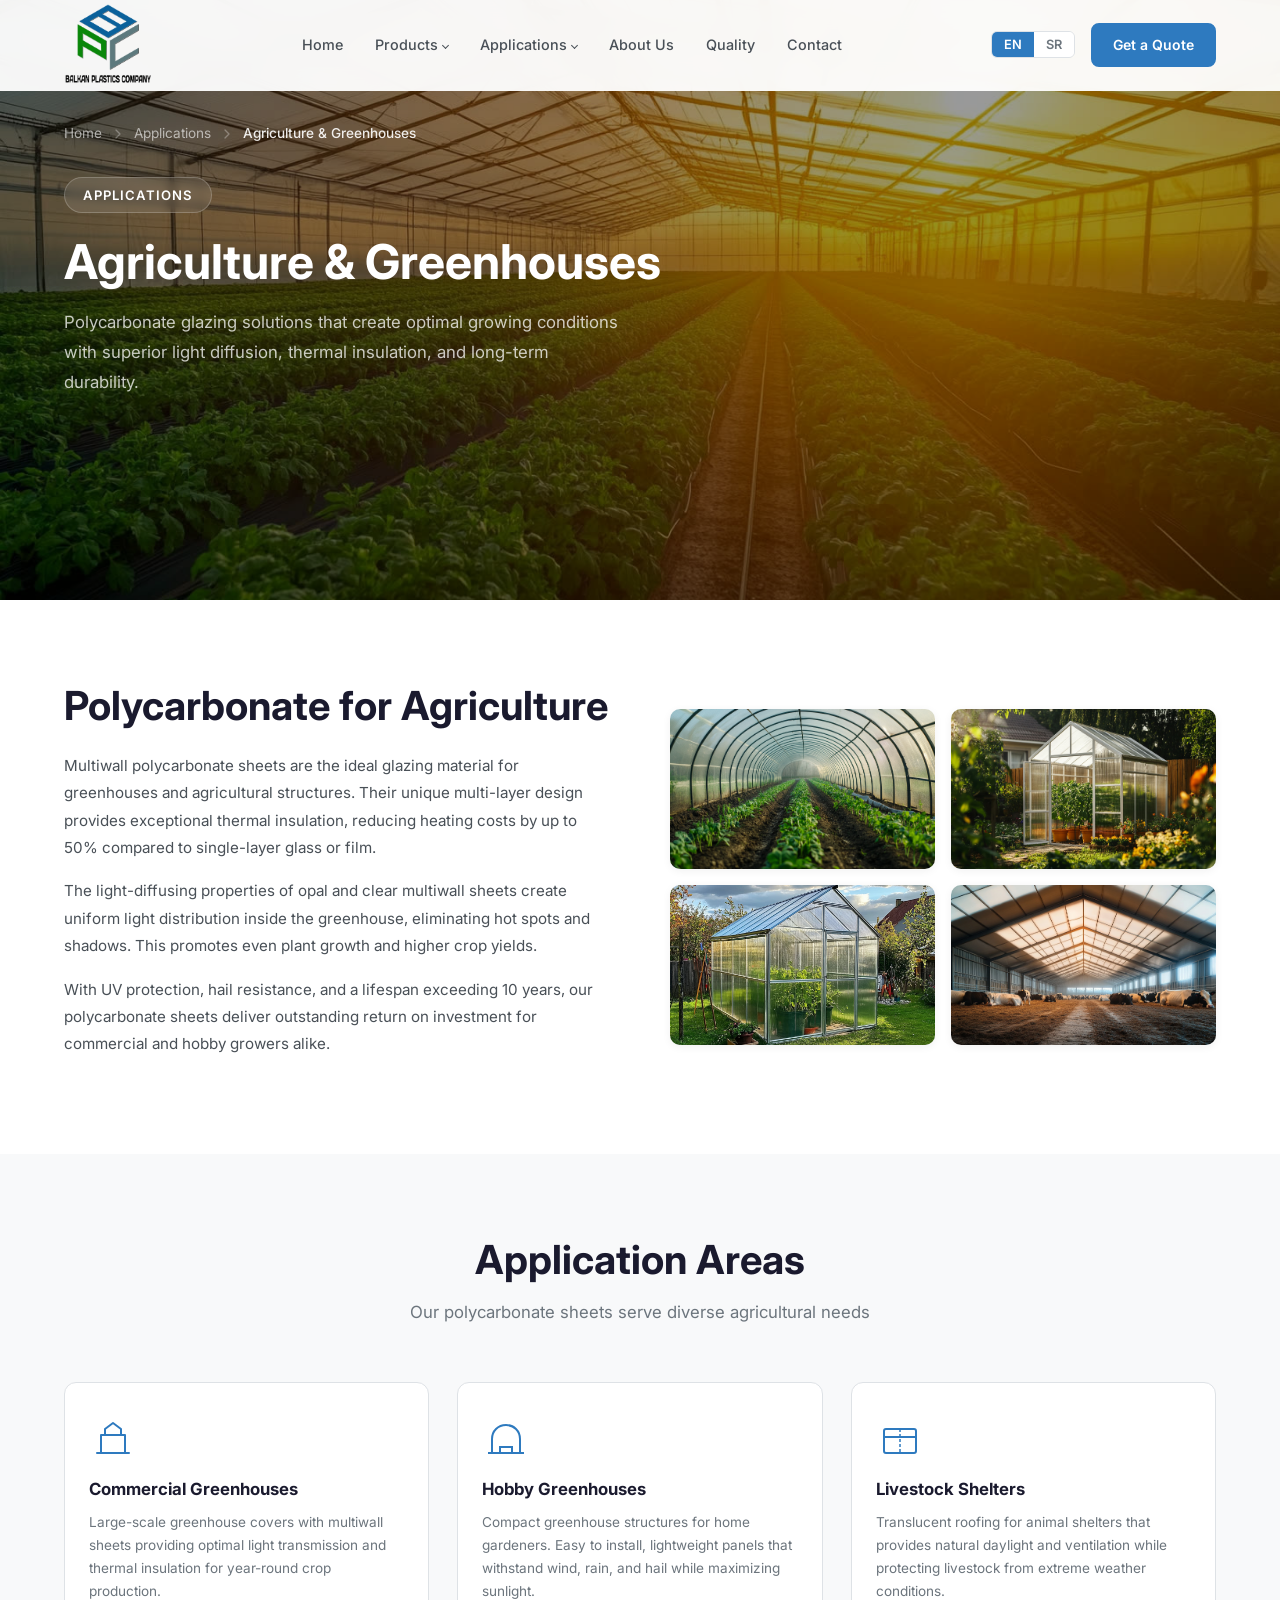
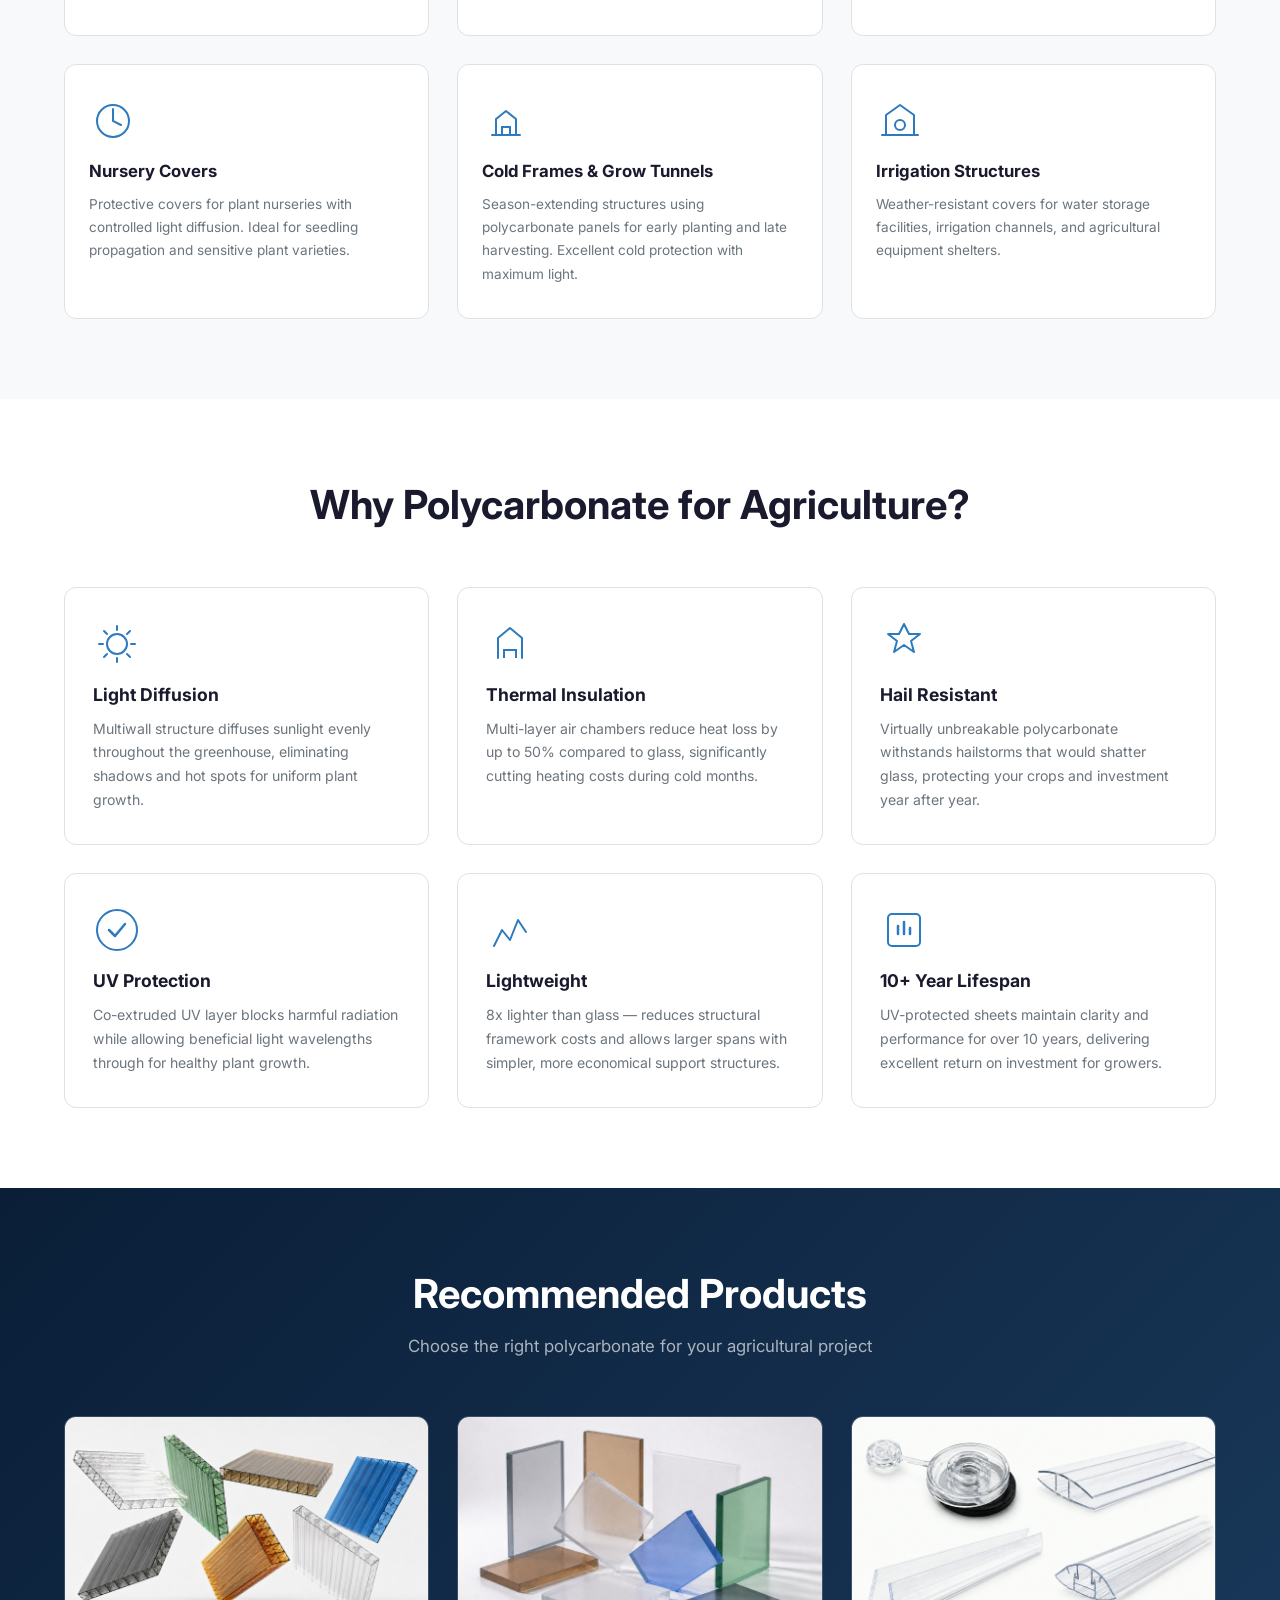
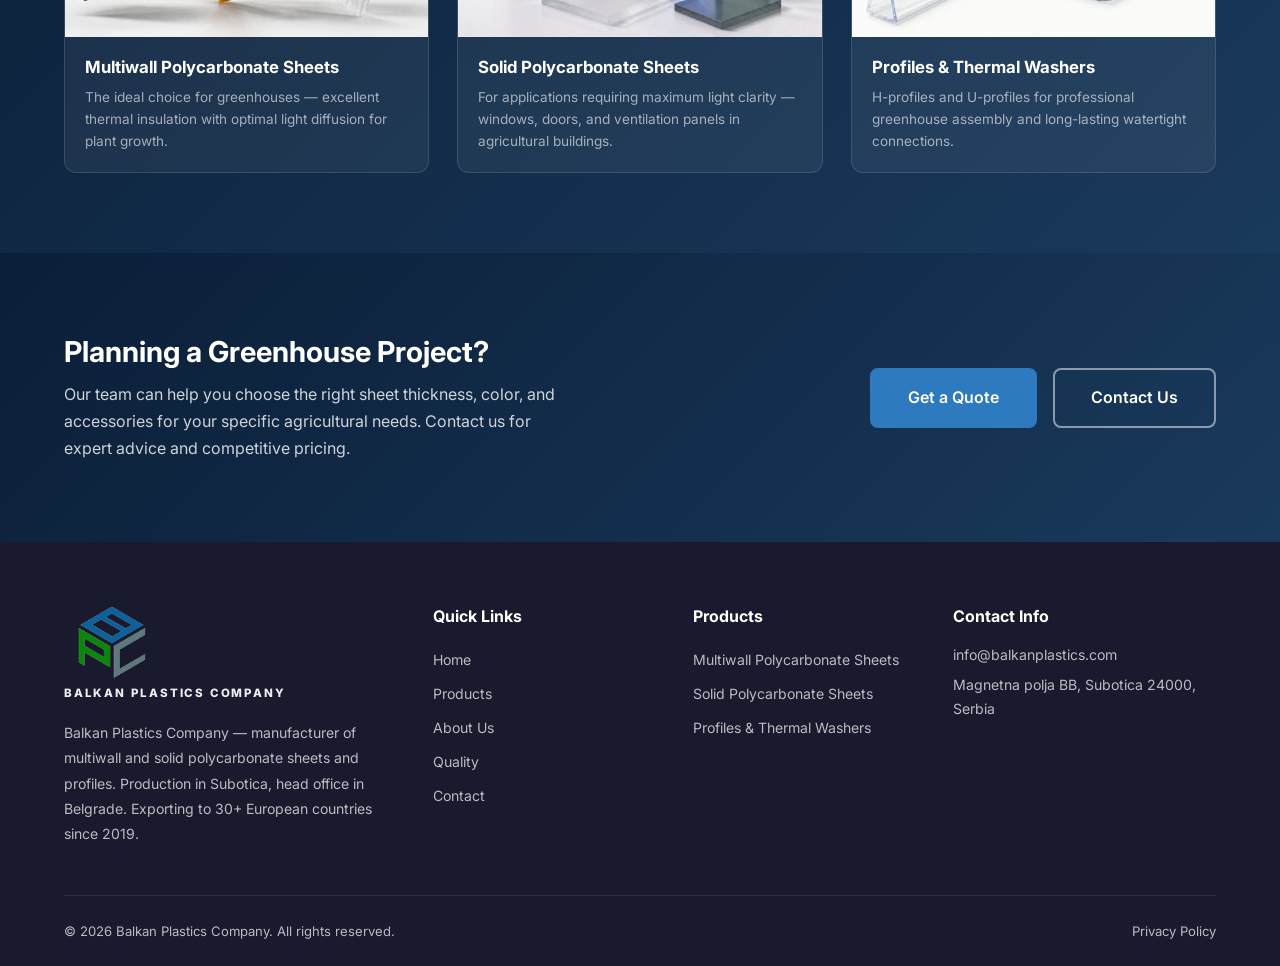
==== commit e4d44bc7: "Split solid sample photos: row on solid.html, cluster on home card Final state user wanted after sev" ====
--- a/agriculture.html
+++ b/agriculture.html
@@ -9,7 +9,7 @@
   <meta name="viewport" content="width=device-width, initial-scale=1.0">
   <title>Agriculture & Greenhouses - Balkan Plastics Company</title>
   <meta name="description" content="Polycarbonate solutions for agriculture and greenhouses. Superior light diffusion, thermal insulation, and durability for optimal growing conditions.">
-  <link rel="stylesheet" href="css/style.css?v=71">
+  <link rel="stylesheet" href="css/style.css?v=73">
   <link rel="stylesheet" href="css/product.css?v=13">
   <link rel="preconnect" href="https://fonts.googleapis.com">
   <link rel="preconnect" href="https://fonts.gstatic.com" crossorigin>
--- a/css/style.css
+++ b/css/style.css
@@ -601,12 +601,11 @@
   text-align: left;
   padding-top: 120px;
   padding-bottom: 120px;
-}
-
-.hero-text {
-  color: var(--white);
   max-width: 600px;
-}
+  margin-left: 66px;
+}
+
+.hero-text { color: var(--white); }
 
 .hero-badge {
   display: inline-block;
@@ -751,7 +750,7 @@
 }
 
 .product-img-solid {
-  background: url('../img/42.jpg?v=3') center center / cover no-repeat;
+  background: url('../img/42.jpg?v=4') center center / cover no-repeat;
 }
 
 .product-img-accessories {
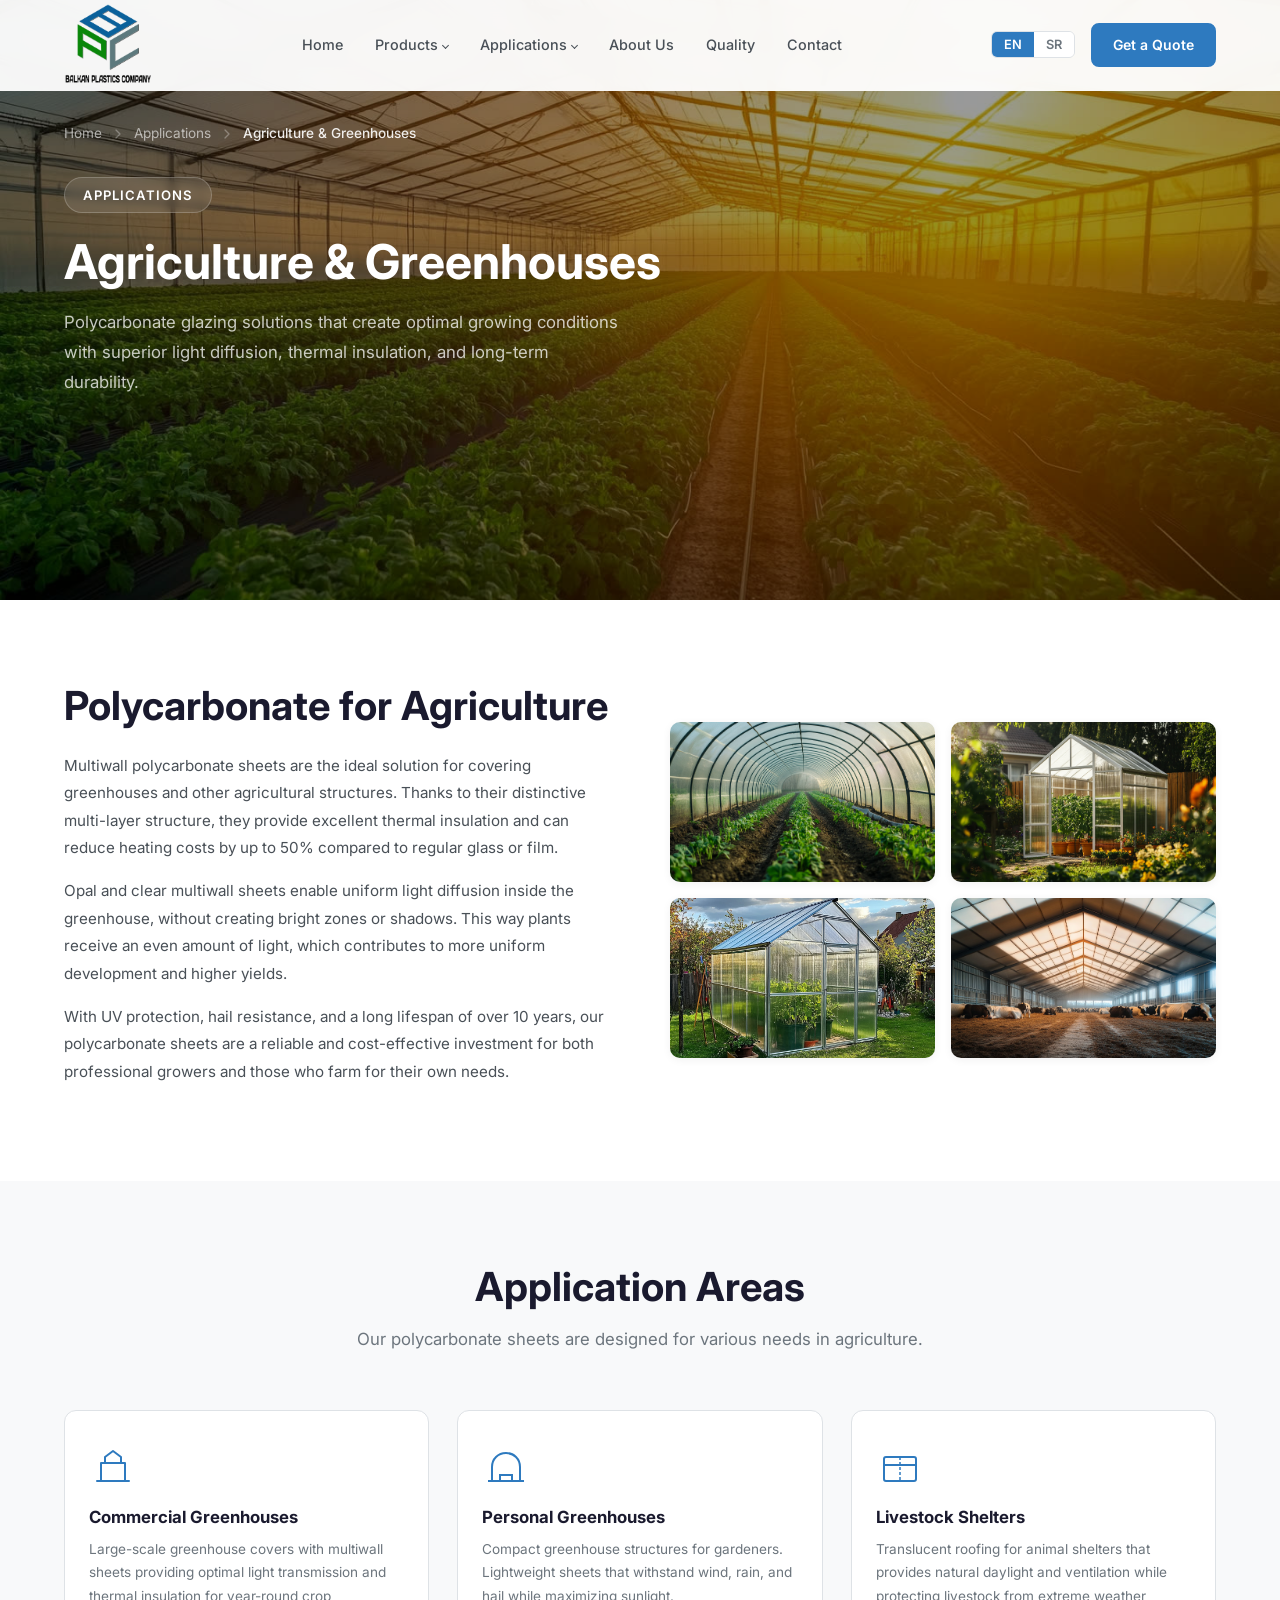
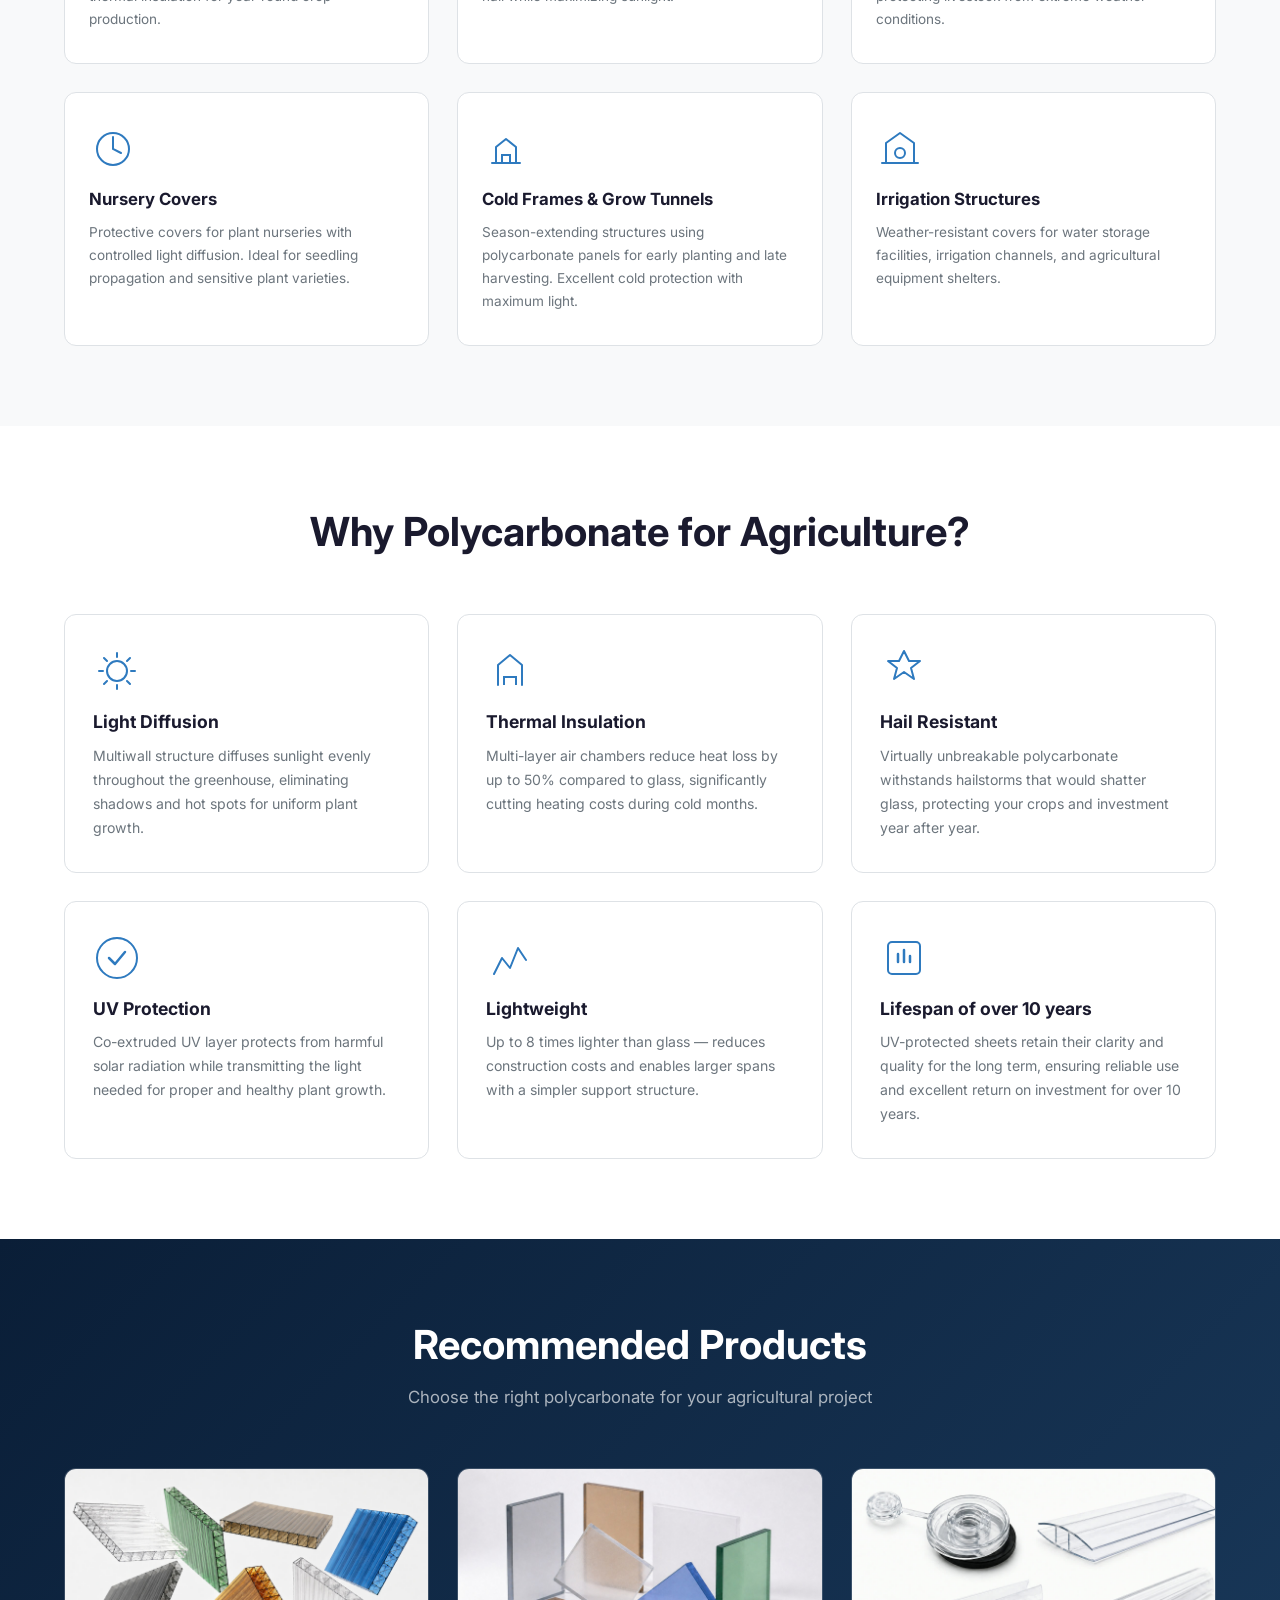
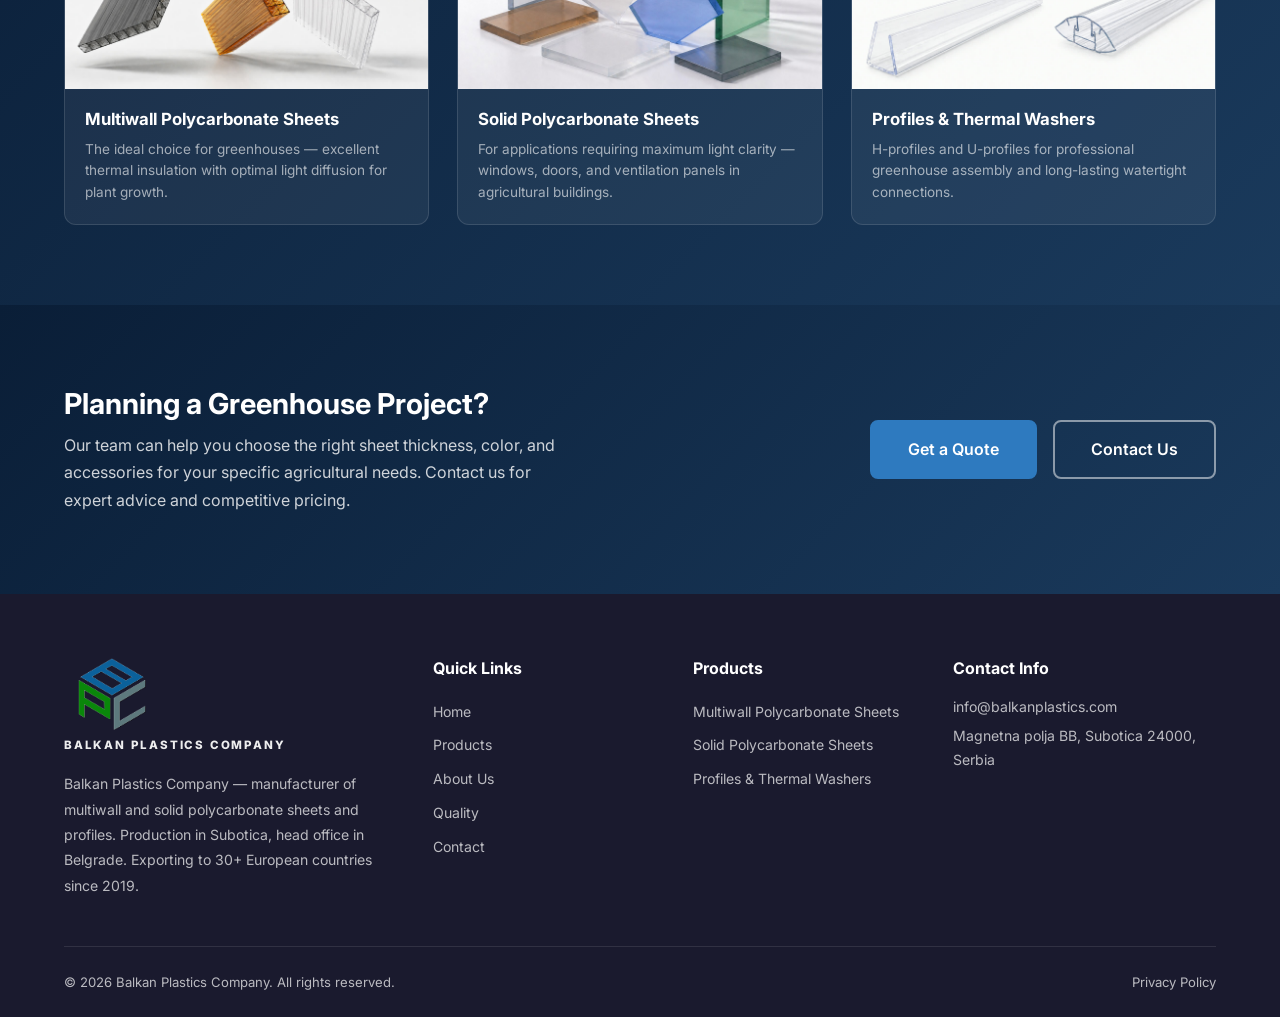
==== commit 88742845: "Batch copy update: agriculture, industrial, signage pages (SR + EN) - agriculture.html: intro p1/p2/" ====
--- a/agriculture.html
+++ b/agriculture.html
@@ -91,9 +91,9 @@
       <div class="product-overview-grid">
         <div class="product-overview-text animate-on-scroll">
           <h2 data-i18n="agr_intro_title">Polycarbonate for Agriculture</h2>
-          <p data-i18n="agr_intro_p1">Multiwall polycarbonate sheets are the ideal glazing material for greenhouses and agricultural structures. Their unique multi-layer design provides exceptional thermal insulation, reducing heating costs by up to 50% compared to single-layer glass or film.</p>
-          <p data-i18n="agr_intro_p2">The light-diffusing properties of opal and clear multiwall sheets create uniform light distribution inside the greenhouse, eliminating hot spots and shadows. This promotes even plant growth and higher crop yields.</p>
-          <p data-i18n="agr_intro_p3">With UV protection, hail resistance, and a lifespan exceeding 10 years, our polycarbonate sheets deliver outstanding return on investment for commercial and hobby growers alike.</p>
+          <p data-i18n="agr_intro_p1">Multiwall polycarbonate sheets are the ideal solution for covering greenhouses and other agricultural structures. Thanks to their distinctive multi-layer structure, they provide excellent thermal insulation and can reduce heating costs by up to 50% compared to regular glass or film.</p>
+          <p data-i18n="agr_intro_p2">Opal and clear multiwall sheets enable uniform light diffusion inside the greenhouse, without creating bright zones or shadows. This way plants receive an even amount of light, which contributes to more uniform development and higher yields.</p>
+          <p data-i18n="agr_intro_p3">With UV protection, hail resistance, and a long lifespan of over 10 years, our polycarbonate sheets are a reliable and cost-effective investment for both professional growers and those who farm for their own needs.</p>
         </div>
         <div class="product-overview-images overview-images-grid lightbox-on animate-on-scroll">
           <img loading="lazy" src="img/60.jpg" alt="Commercial greenhouse">
@@ -110,7 +110,7 @@
     <div class="container">
       <div class="section-header animate-on-scroll">
         <h2 data-i18n="agr_areas_title">Application Areas</h2>
-        <p data-i18n="agr_areas_subtitle">Our polycarbonate sheets serve diverse agricultural needs</p>
+        <p data-i18n="agr_areas_subtitle">Our polycarbonate sheets are designed for various needs in agriculture.</p>
       </div>
       <div class="app-areas-grid">
         <div class="app-area-card animate-on-scroll">
@@ -124,8 +124,8 @@
           <div class="app-area-icon">
             <svg viewBox="0 0 48 48" fill="none"><path d="M6 38h36" stroke="currentColor" stroke-width="2"/><path d="M10 38V24c0-8 6-14 14-14s14 6 14 14v14" stroke="currentColor" stroke-width="2"/><path d="M18 38v-6h12v6" stroke="currentColor" stroke-width="2"/></svg>
           </div>
-          <h3 data-i18n="agr_area2_title">Hobby Greenhouses</h3>
-          <p data-i18n="agr_area2_desc">Compact greenhouse structures for home gardeners. Easy to install, lightweight panels that withstand wind, rain, and hail while maximizing sunlight.</p>
+          <h3 data-i18n="agr_area2_title">Personal Greenhouses</h3>
+          <p data-i18n="agr_area2_desc">Compact greenhouse structures for gardeners. Lightweight sheets that withstand wind, rain, and hail while maximizing sunlight.</p>
         </div>
         <div class="app-area-card animate-on-scroll">
           <div class="app-area-icon">
@@ -192,21 +192,21 @@
             <svg viewBox="0 0 48 48" fill="none"><path d="M24 4C13 4 4 13 4 24s9 20 20 20 20-9 20-20S35 4 24 4z" stroke="currentColor" stroke-width="2"/><path d="M16 24l6 6 10-12" stroke="currentColor" stroke-width="2.5" stroke-linecap="round" stroke-linejoin="round"/></svg>
           </div>
           <h3 data-i18n="agr_ben4_title">UV Protection</h3>
-          <p data-i18n="agr_ben4_desc">Co-extruded UV layer blocks harmful radiation while allowing beneficial light wavelengths through for healthy plant growth.</p>
+          <p data-i18n="agr_ben4_desc">Co-extruded UV layer protects from harmful solar radiation while transmitting the light needed for proper and healthy plant growth.</p>
         </div>
         <div class="strength-card animate-on-scroll">
           <div class="strength-icon">
             <svg viewBox="0 0 48 48" fill="none"><path d="M8 40l8-16 8 10 8-20 8 12" stroke="currentColor" stroke-width="2" stroke-linecap="round" stroke-linejoin="round"/></svg>
           </div>
           <h3 data-i18n="agr_ben5_title">Lightweight</h3>
-          <p data-i18n="agr_ben5_desc">8x lighter than glass — reduces structural framework costs and allows larger spans with simpler, more economical support structures.</p>
+          <p data-i18n="agr_ben5_desc">Up to 8 times lighter than glass — reduces construction costs and enables larger spans with a simpler support structure.</p>
         </div>
         <div class="strength-card animate-on-scroll">
           <div class="strength-icon">
             <svg viewBox="0 0 48 48" fill="none"><rect x="8" y="8" width="32" height="32" rx="4" stroke="currentColor" stroke-width="2"/><path d="M18 20v8M24 16v12M30 22v6" stroke="currentColor" stroke-width="2.5" stroke-linecap="round"/></svg>
           </div>
-          <h3 data-i18n="agr_ben6_title">10+ Year Lifespan</h3>
-          <p data-i18n="agr_ben6_desc">UV-protected sheets maintain clarity and performance for over 10 years, delivering excellent return on investment for growers.</p>
+          <h3 data-i18n="agr_ben6_title">Lifespan of over 10 years</h3>
+          <p data-i18n="agr_ben6_desc">UV-protected sheets retain their clarity and quality for the long term, ensuring reliable use and excellent return on investment for over 10 years.</p>
         </div>
       </div>
     </div>
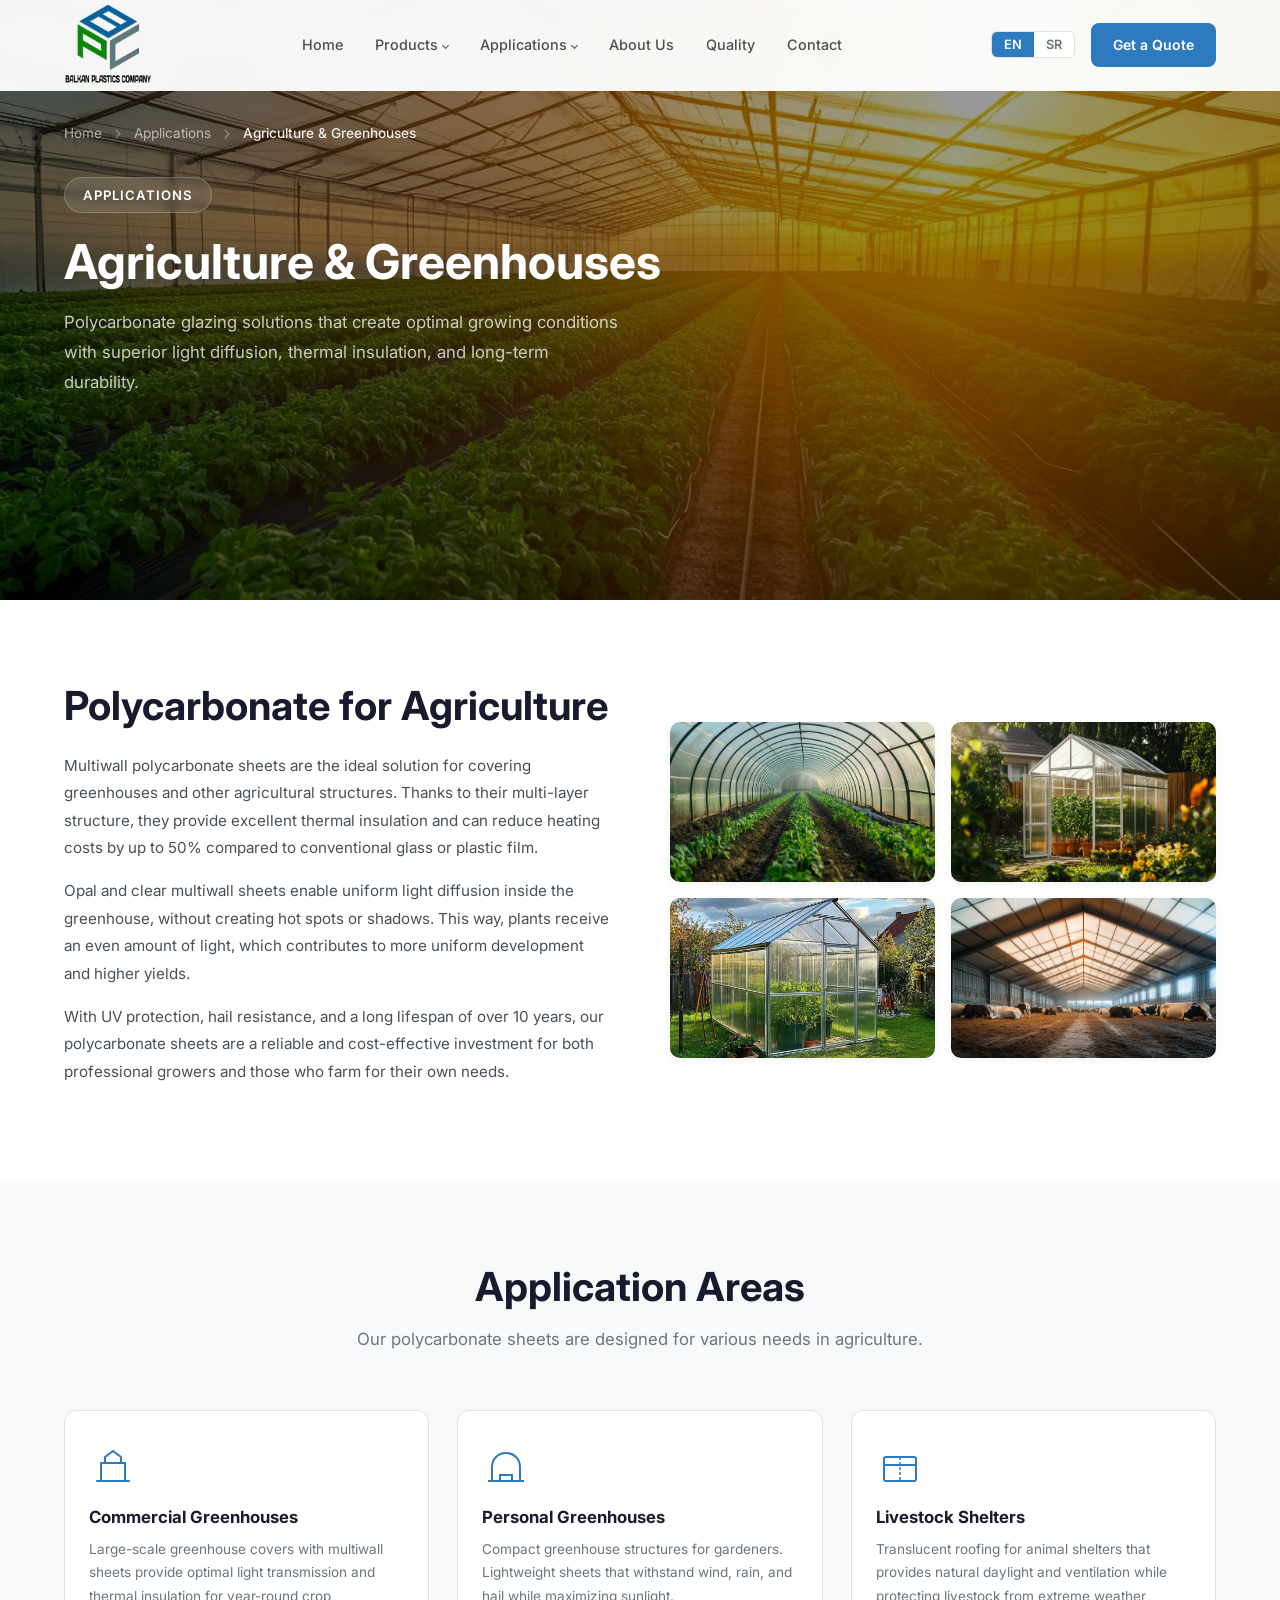
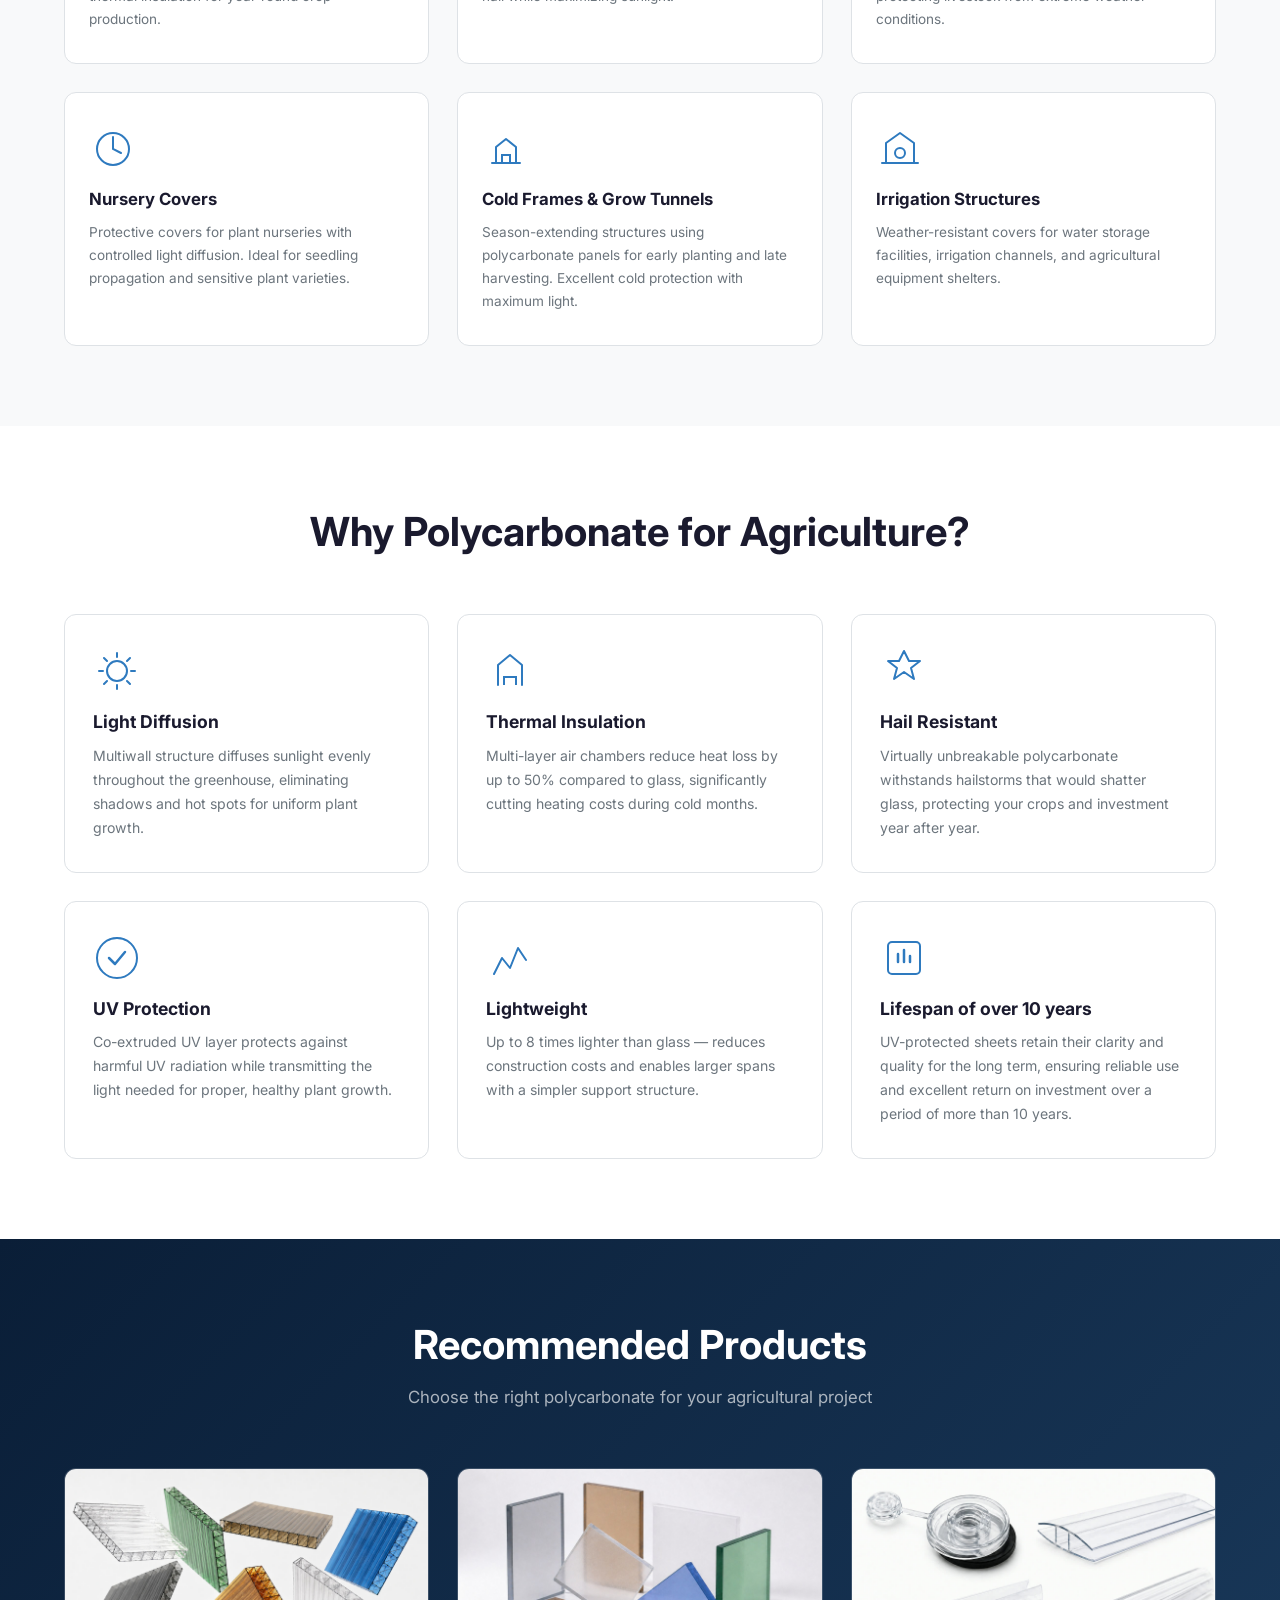
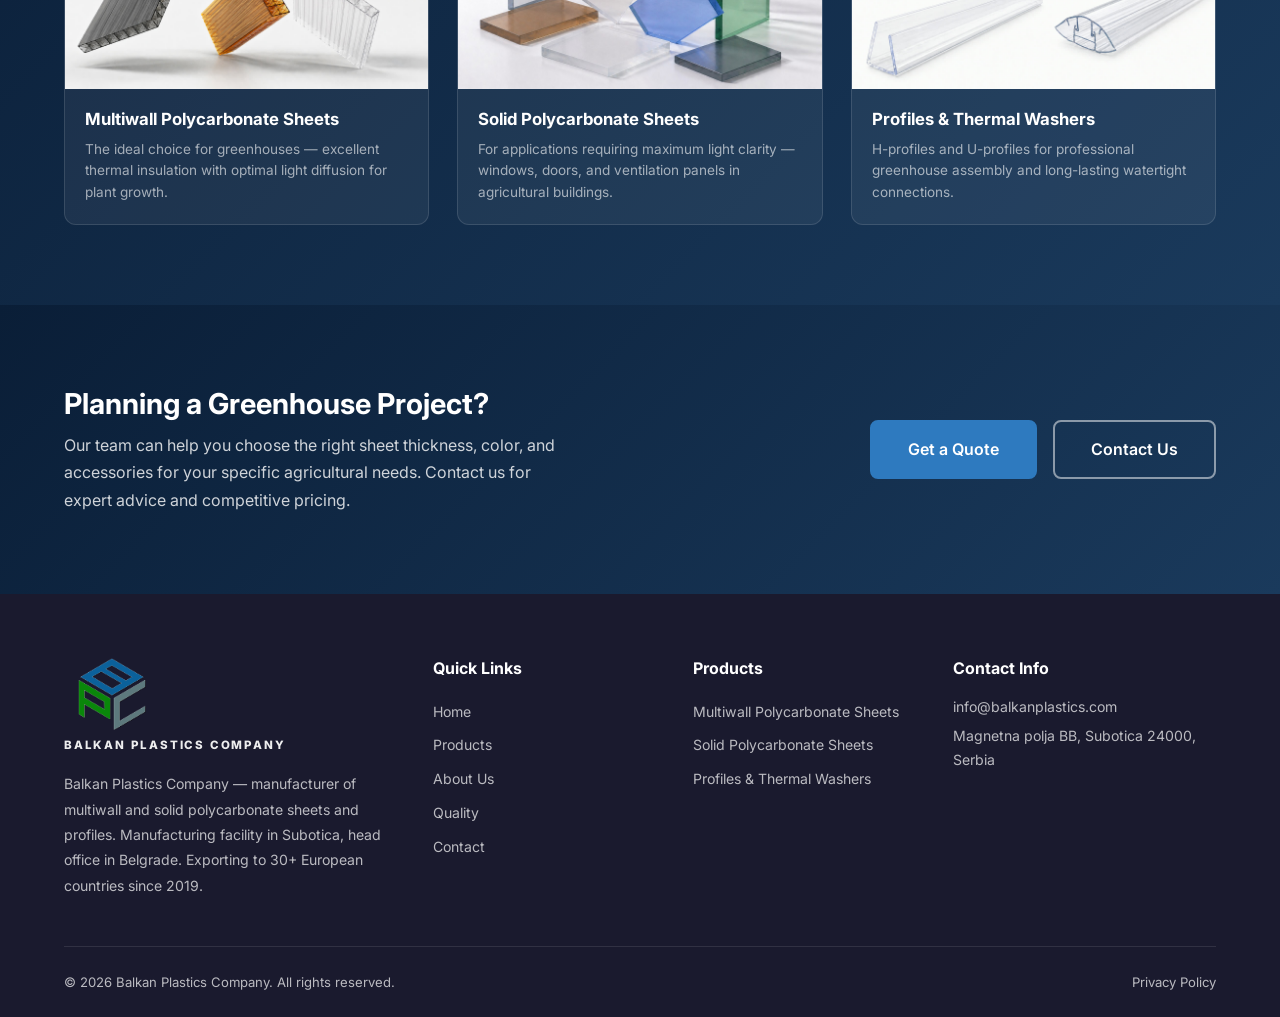
==== commit 9682c08d: "Корректура EN (lektura) + сербский SEO (тайтлы/мета по языку) - translations.js: оставшиеся 78 EN + " ====
--- a/agriculture.html
+++ b/agriculture.html
@@ -7,8 +7,8 @@
     <link rel="icon" type="image/png" sizes="32x32" href="img/favicon.png">
   <link rel="icon" type="image/png" sizes="16x16" href="img/favicon-16.png">
   <meta name="viewport" content="width=device-width, initial-scale=1.0">
-  <title>Agriculture & Greenhouses - Balkan Plastics Company</title>
-  <meta name="description" content="Polycarbonate solutions for agriculture and greenhouses. Superior light diffusion, thermal insulation, and durability for optimal growing conditions.">
+  <title data-i18n-title="meta_title_agriculture">Agriculture & Greenhouses - Balkan Plastics Company</title>
+  <meta name="description" data-i18n-content="meta_desc_agriculture" content="Polycarbonate solutions for agriculture and greenhouses. Superior light diffusion, thermal insulation, and durability for optimal growing conditions.">
   <link rel="stylesheet" href="css/style.css?v=73">
   <link rel="stylesheet" href="css/product.css?v=13">
   <link rel="preconnect" href="https://fonts.googleapis.com">
--- a/css/style.css
+++ b/css/style.css
@@ -723,7 +723,8 @@
   box-shadow: var(--shadow-sm);
   transition: transform 0.4s ease, box-shadow 0.4s ease, border-color 0.4s ease;
   border: 1px solid var(--gray-300);
-  display: block;
+  display: flex;
+  flex-direction: column;
   color: inherit;
   text-decoration: none;
 }
@@ -763,6 +764,9 @@
 
 .product-content {
   padding: 28px;
+  flex: 1;
+  display: flex;
+  flex-direction: column;
 }
 
 .product-content h3 {
@@ -780,6 +784,7 @@
 .product-features {
   list-style: none;
   margin-bottom: 24px;
+  margin-top: auto;
 }
 
 .product-features li {
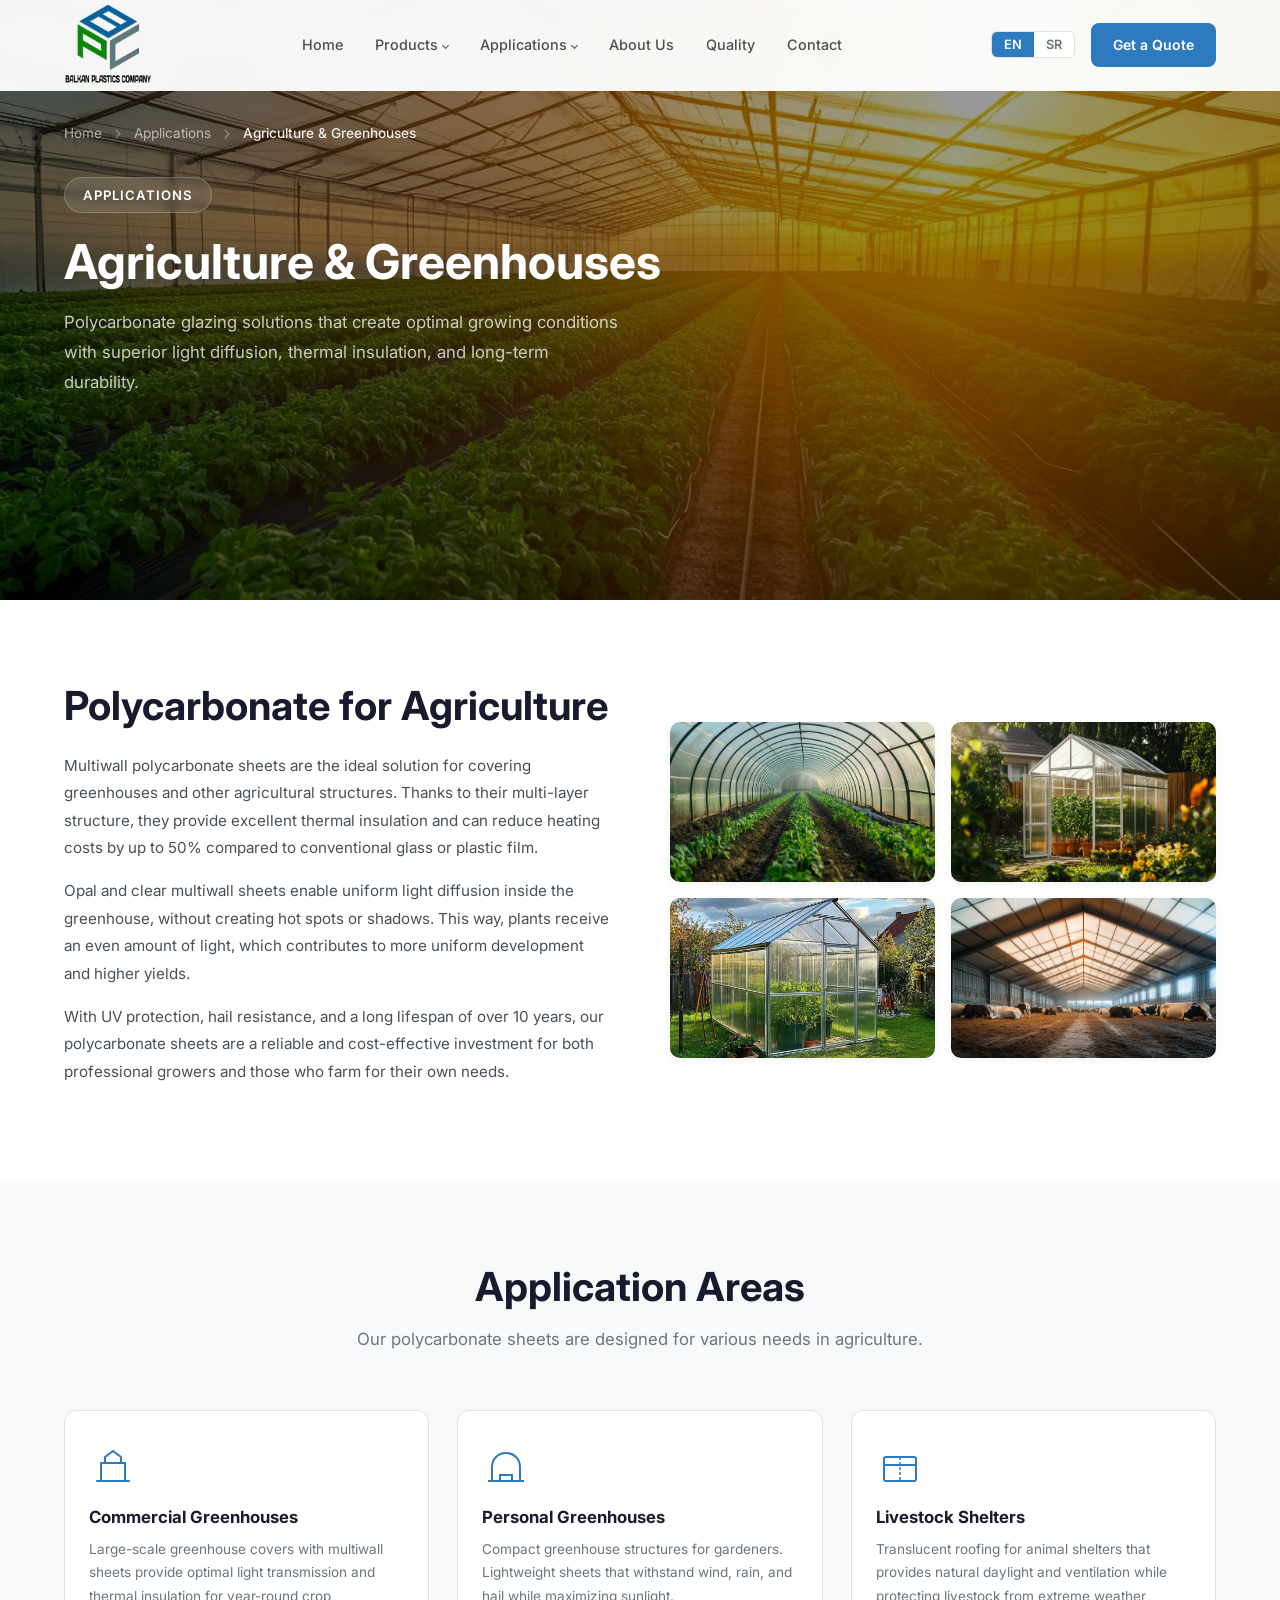
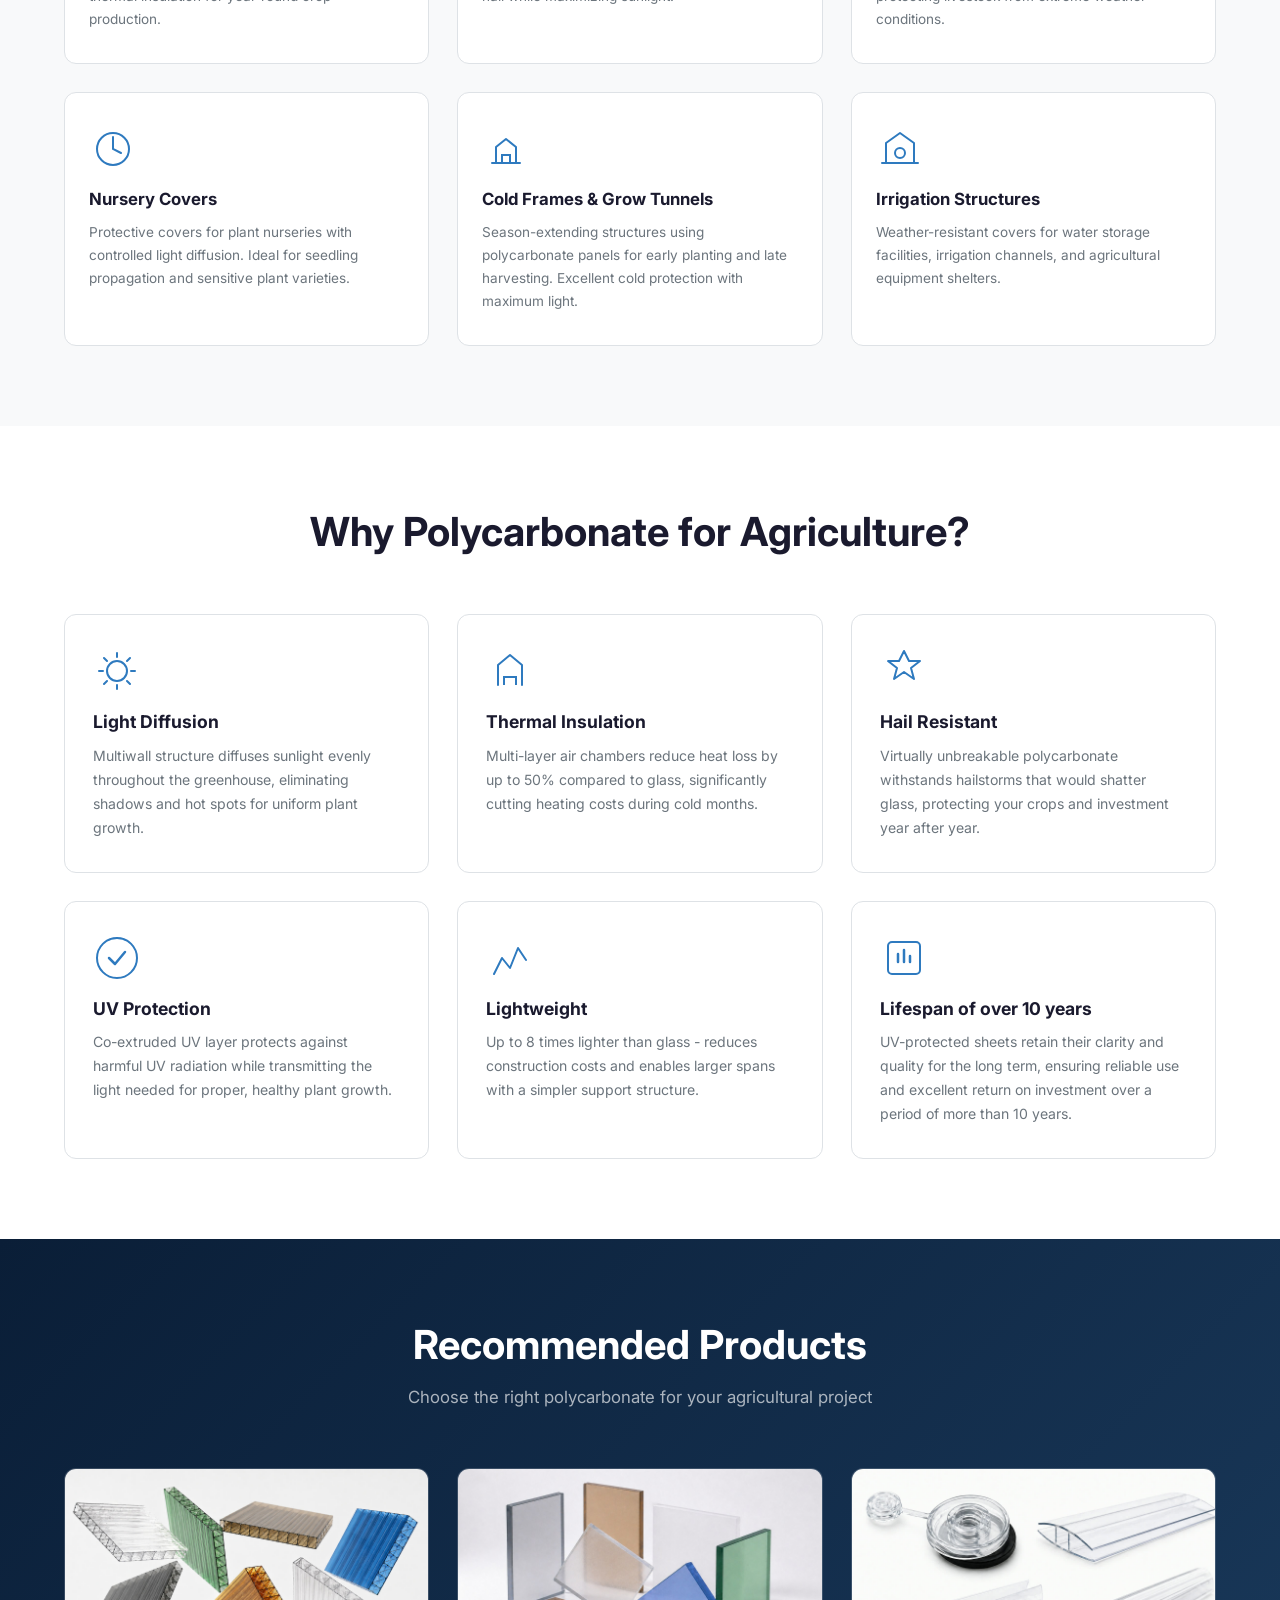
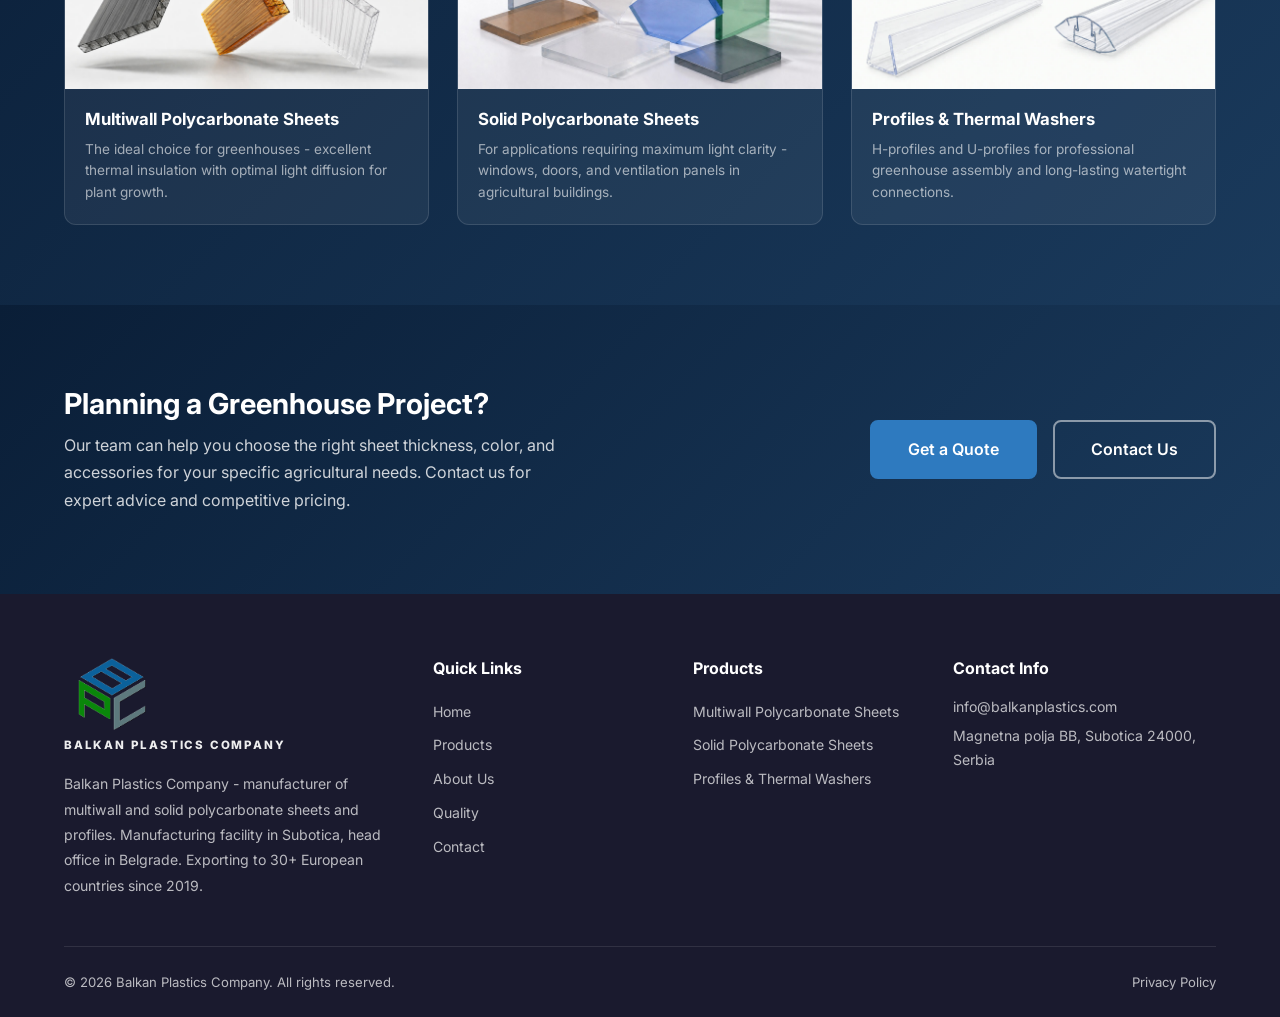
==== commit 17d75b21: "Заменить em dash (—) на дефис (-) в тексте; в заголовках (<title>/meta_title) оставить Co-Authored-B" ====
--- a/agriculture.html
+++ b/agriculture.html
@@ -199,7 +199,7 @@
             <svg viewBox="0 0 48 48" fill="none"><path d="M8 40l8-16 8 10 8-20 8 12" stroke="currentColor" stroke-width="2" stroke-linecap="round" stroke-linejoin="round"/></svg>
           </div>
           <h3 data-i18n="agr_ben5_title">Lightweight</h3>
-          <p data-i18n="agr_ben5_desc">Up to 8 times lighter than glass — reduces construction costs and enables larger spans with a simpler support structure.</p>
+          <p data-i18n="agr_ben5_desc">Up to 8 times lighter than glass - reduces construction costs and enables larger spans with a simpler support structure.</p>
         </div>
         <div class="strength-card animate-on-scroll">
           <div class="strength-icon">
@@ -225,14 +225,14 @@
             <img width="1500" height="900" loading="lazy" src="img/41.jpg" alt="Multiwall sheets">
           </div>
           <h3 data-i18n="product_multiwall_title">Multiwall Polycarbonate Sheets</h3>
-          <p data-i18n="agr_rec1_desc">The ideal choice for greenhouses — excellent thermal insulation with optimal light diffusion for plant growth.</p>
+          <p data-i18n="agr_rec1_desc">The ideal choice for greenhouses - excellent thermal insulation with optimal light diffusion for plant growth.</p>
         </a>
         <a href="solid.html" class="recommended-card animate-on-scroll">
           <div class="recommended-image">
             <img width="1500" height="900" loading="lazy" src="img/42.jpg" alt="Solid sheets">
           </div>
           <h3 data-i18n="product_solid_title">Solid Polycarbonate Sheets</h3>
-          <p data-i18n="agr_rec3_desc">For applications requiring maximum light clarity — windows, doors, and ventilation panels in agricultural buildings.</p>
+          <p data-i18n="agr_rec3_desc">For applications requiring maximum light clarity - windows, doors, and ventilation panels in agricultural buildings.</p>
         </a>
         <a href="profiles.html" class="recommended-card animate-on-scroll">
           <div class="recommended-image">
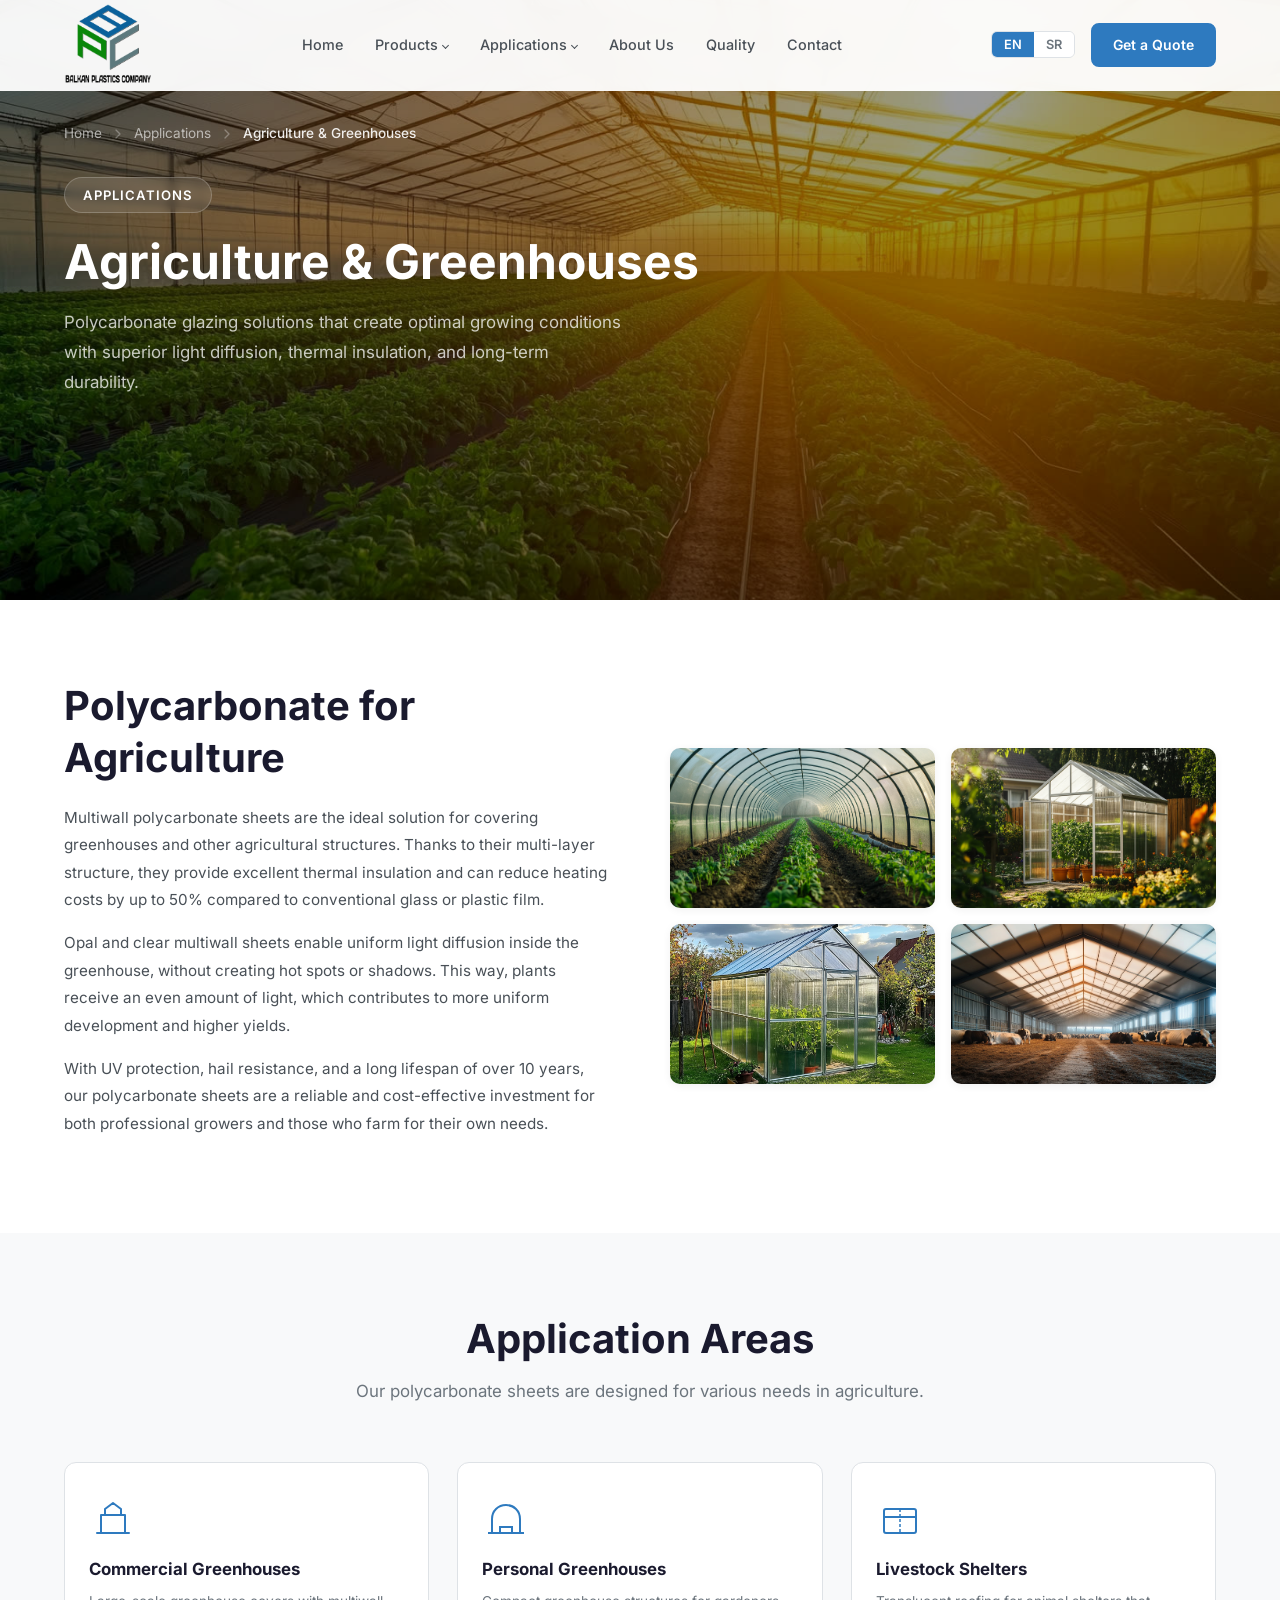
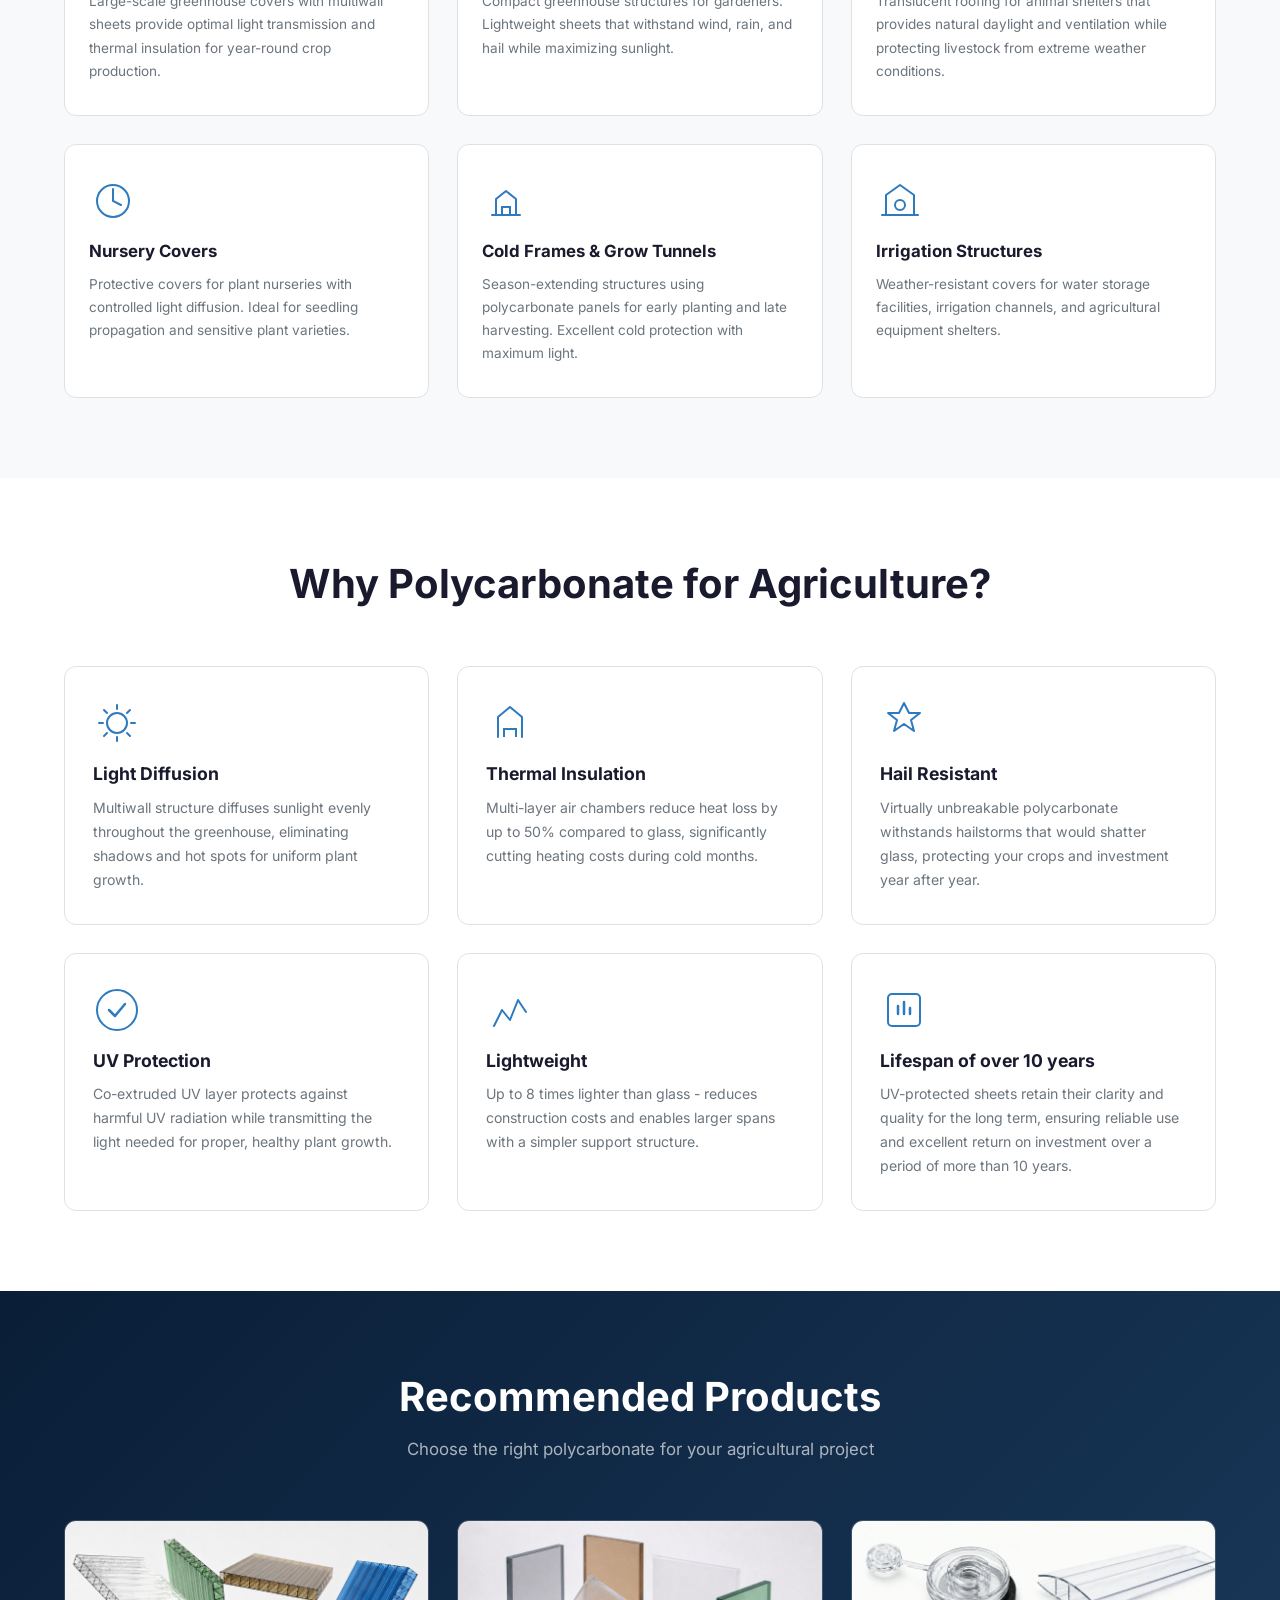
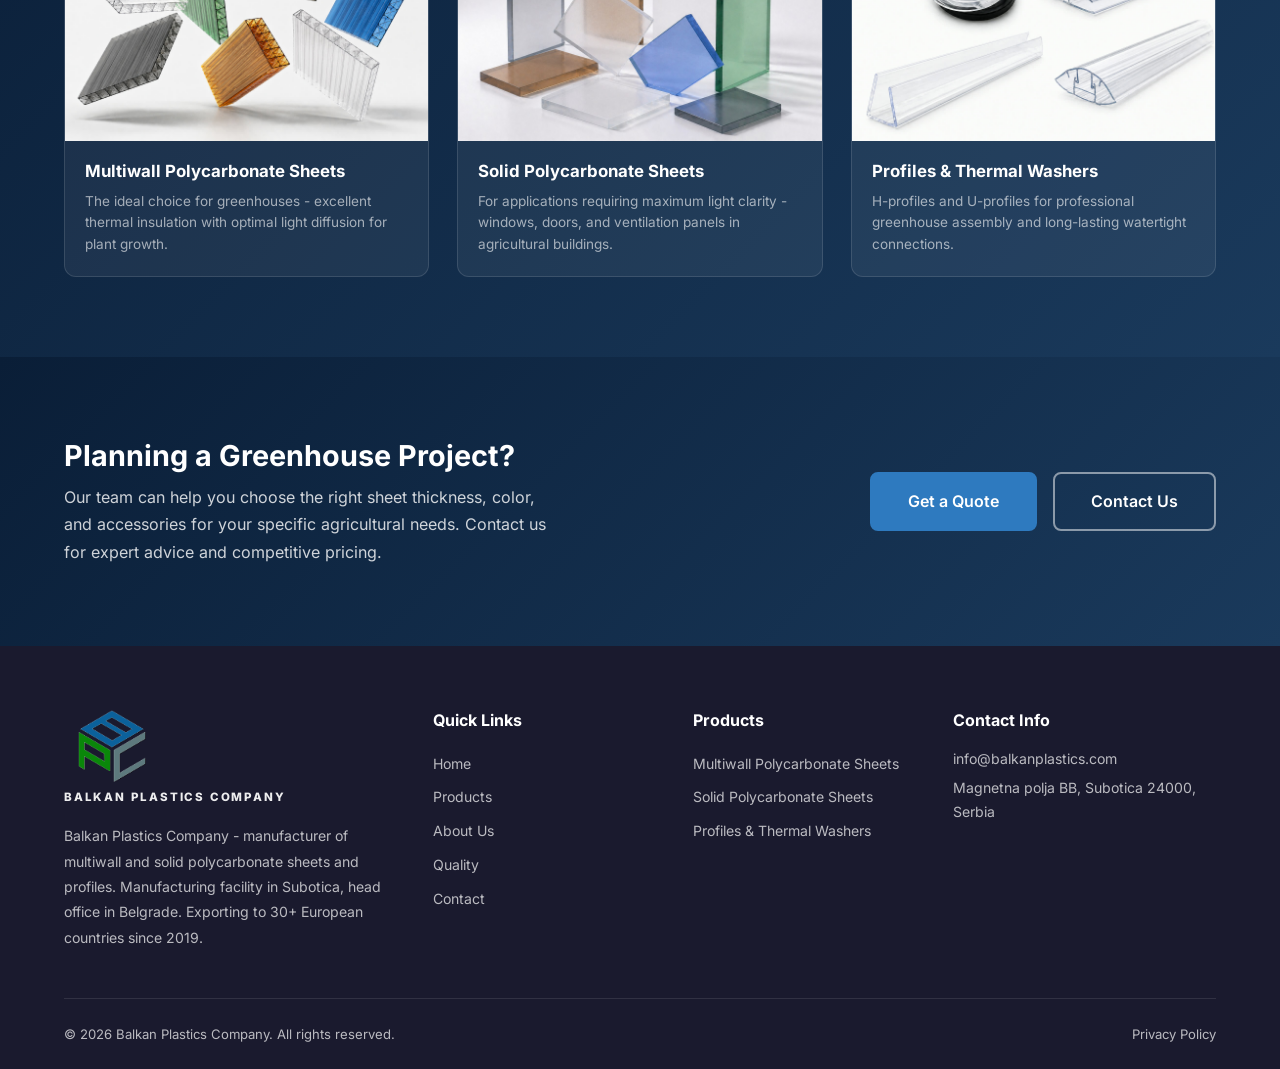
==== commit b854154d: "Шрифт Inter со своего сервера вместо Google Fonts + robots.txt и sitemap.xml - fonts/inter-latin-v20" ====
--- a/agriculture.html
+++ b/agriculture.html
@@ -11,9 +11,8 @@
   <meta name="description" data-i18n-content="meta_desc_agriculture" content="Polycarbonate solutions for agriculture and greenhouses. Superior light diffusion, thermal insulation, and durability for optimal growing conditions.">
   <link rel="stylesheet" href="css/style.css?v=73">
   <link rel="stylesheet" href="css/product.css?v=13">
-  <link rel="preconnect" href="https://fonts.googleapis.com">
-  <link rel="preconnect" href="https://fonts.gstatic.com" crossorigin>
-  <link href="https://fonts.googleapis.com/css2?family=Inter:wght@400;500;600;700;800&display=swap" rel="stylesheet" media="print" onload="this.media='all'">
+  <link rel="preload" href="fonts/inter-latin-v20.woff2" as="font" type="font/woff2" crossorigin>
+  <link rel="stylesheet" href="css/fonts.css?v=1">
 </head>
 <body>
 
--- a/css/fonts.css
+++ b/css/fonts.css
@@ -0,0 +1,22 @@
+/* Inter (SIL Open Font License 1.1) — со своего сервера вместо Google Fonts
+   (25.09.2026): браузер посетителя больше не ходит к Google (GDPR для гостей
+   из ЕС), а CSP сайта не пускает сторонние шрифты. Переменный шрифт: один
+   файл на набор символов покрывает начертания 400–800. latin-ext — сербская
+   латиница (č ć š ž đ); кириллица на сайте не используется. Наборы и
+   unicode-range — как отдавал Google Fonts (v20). */
+@font-face {
+  font-family: 'Inter';
+  font-style: normal;
+  font-weight: 400 800;
+  font-display: swap;
+  src: url('../fonts/inter-latin-ext-v20.woff2') format('woff2');
+  unicode-range: U+0100-02BA, U+02BD-02C5, U+02C7-02CC, U+02CE-02D7, U+02DD-02FF, U+0304, U+0308, U+0329, U+1D00-1DBF, U+1E00-1E9F, U+1EF2-1EFF, U+2020, U+20A0-20AB, U+20AD-20C0, U+2113, U+2C60-2C7F, U+A720-A7FF;
+}
+@font-face {
+  font-family: 'Inter';
+  font-style: normal;
+  font-weight: 400 800;
+  font-display: swap;
+  src: url('../fonts/inter-latin-v20.woff2') format('woff2');
+  unicode-range: U+0000-00FF, U+0131, U+0152-0153, U+02BB-02BC, U+02C6, U+02DA, U+02DC, U+0304, U+0308, U+0329, U+2000-206F, U+20AC, U+2122, U+2191, U+2193, U+2212, U+2215, U+FEFF, U+FFFD;
+}
